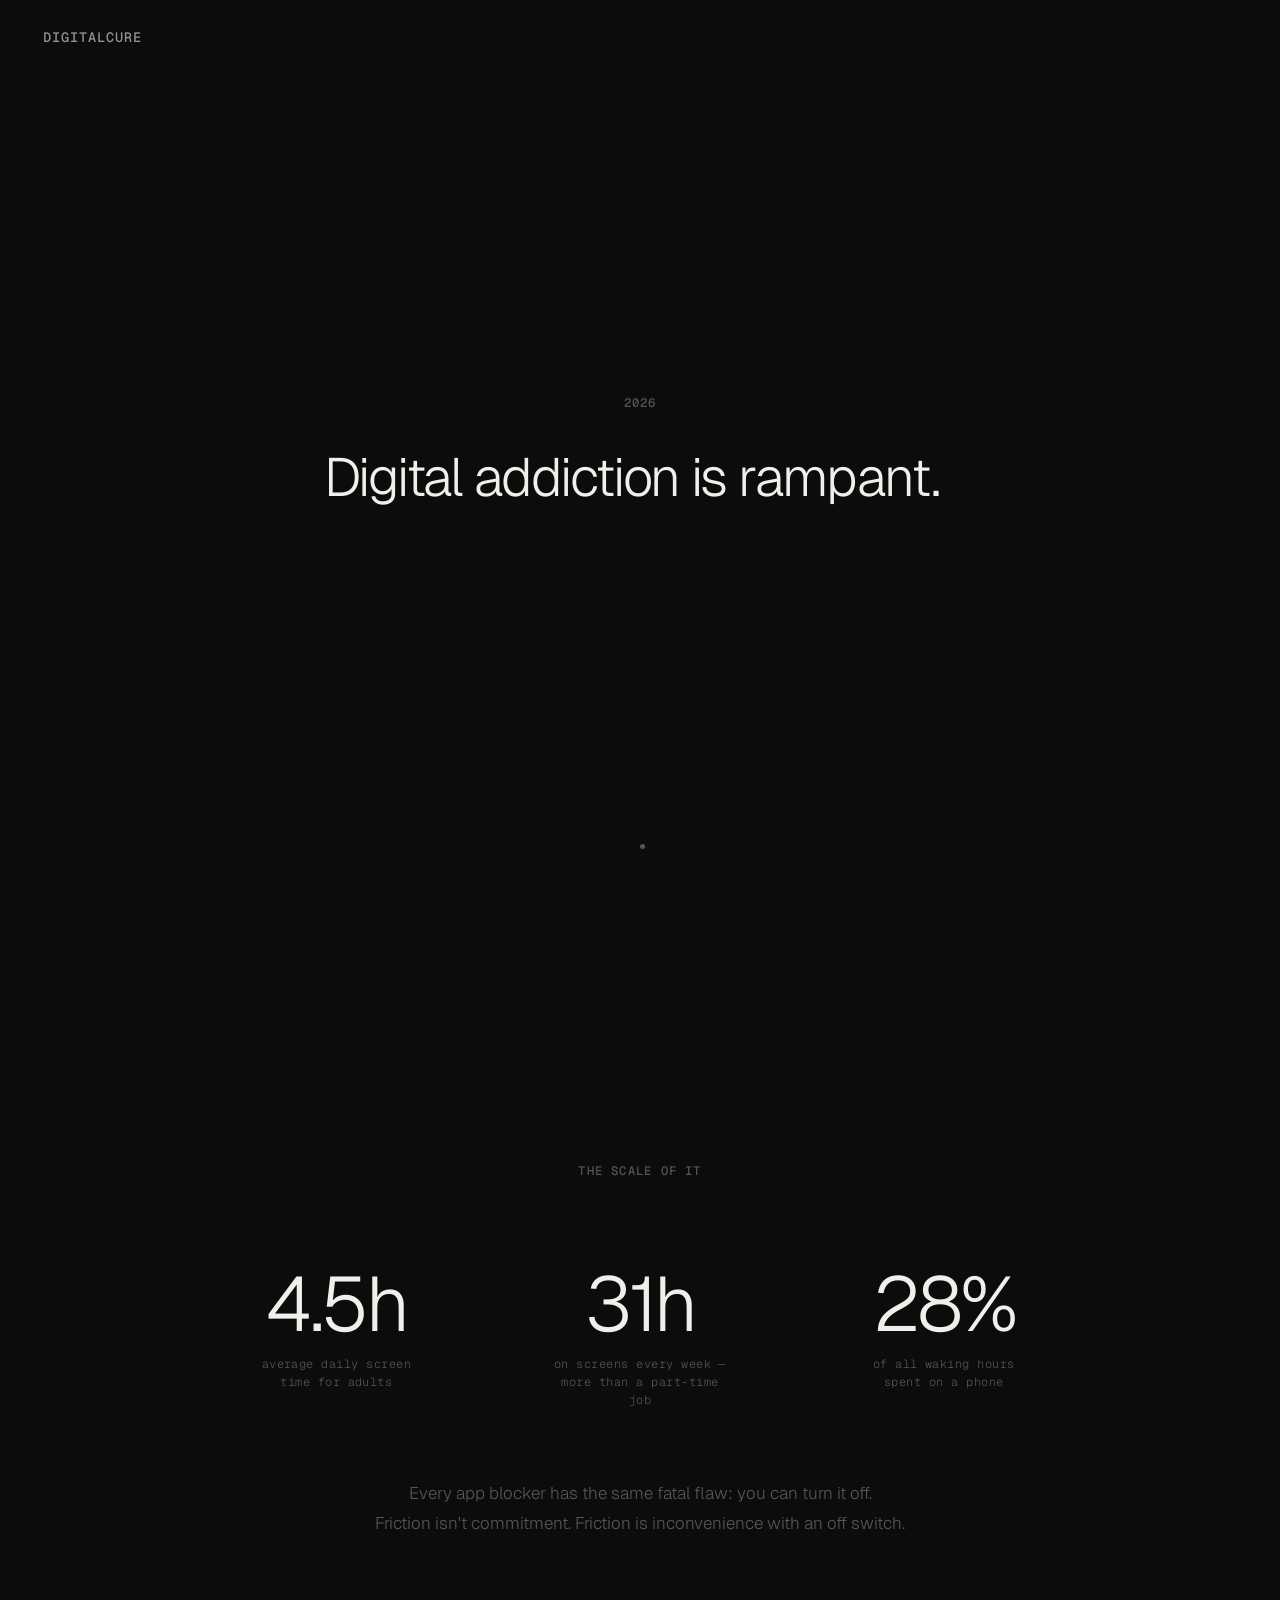
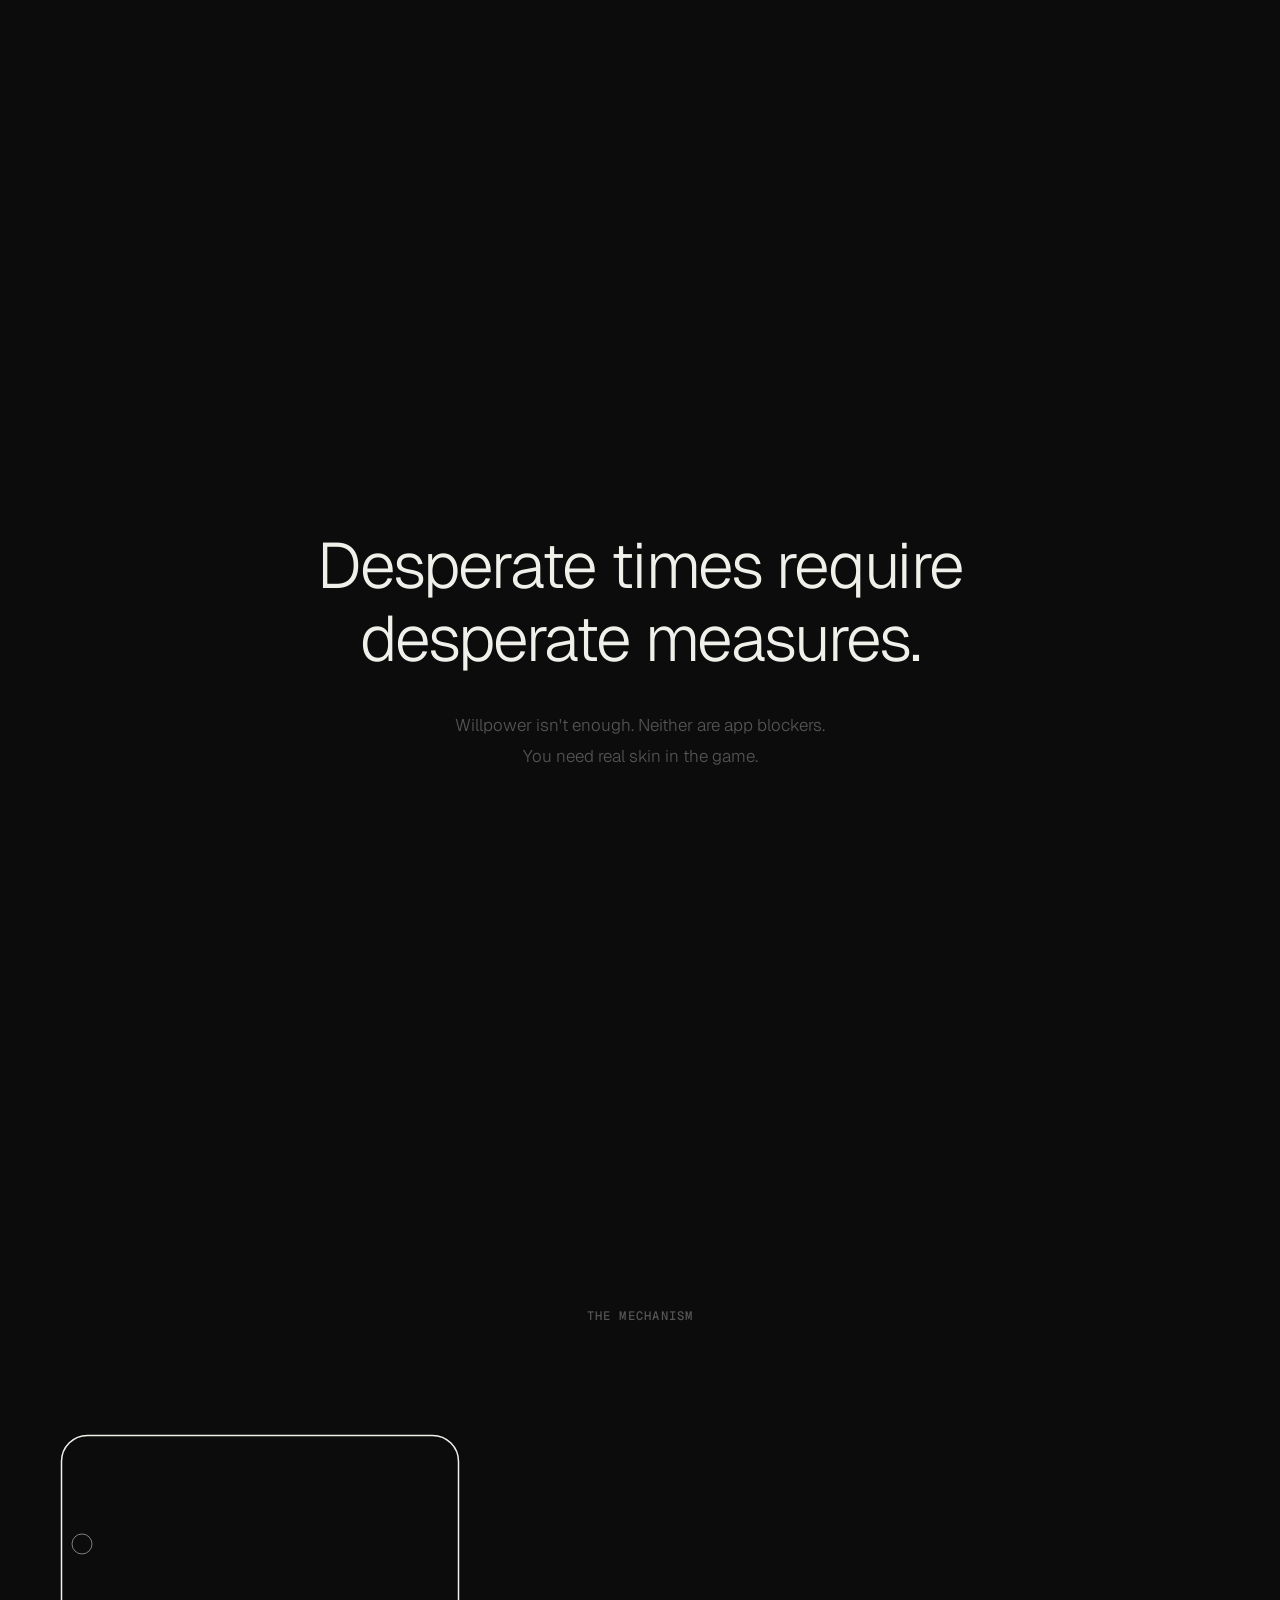
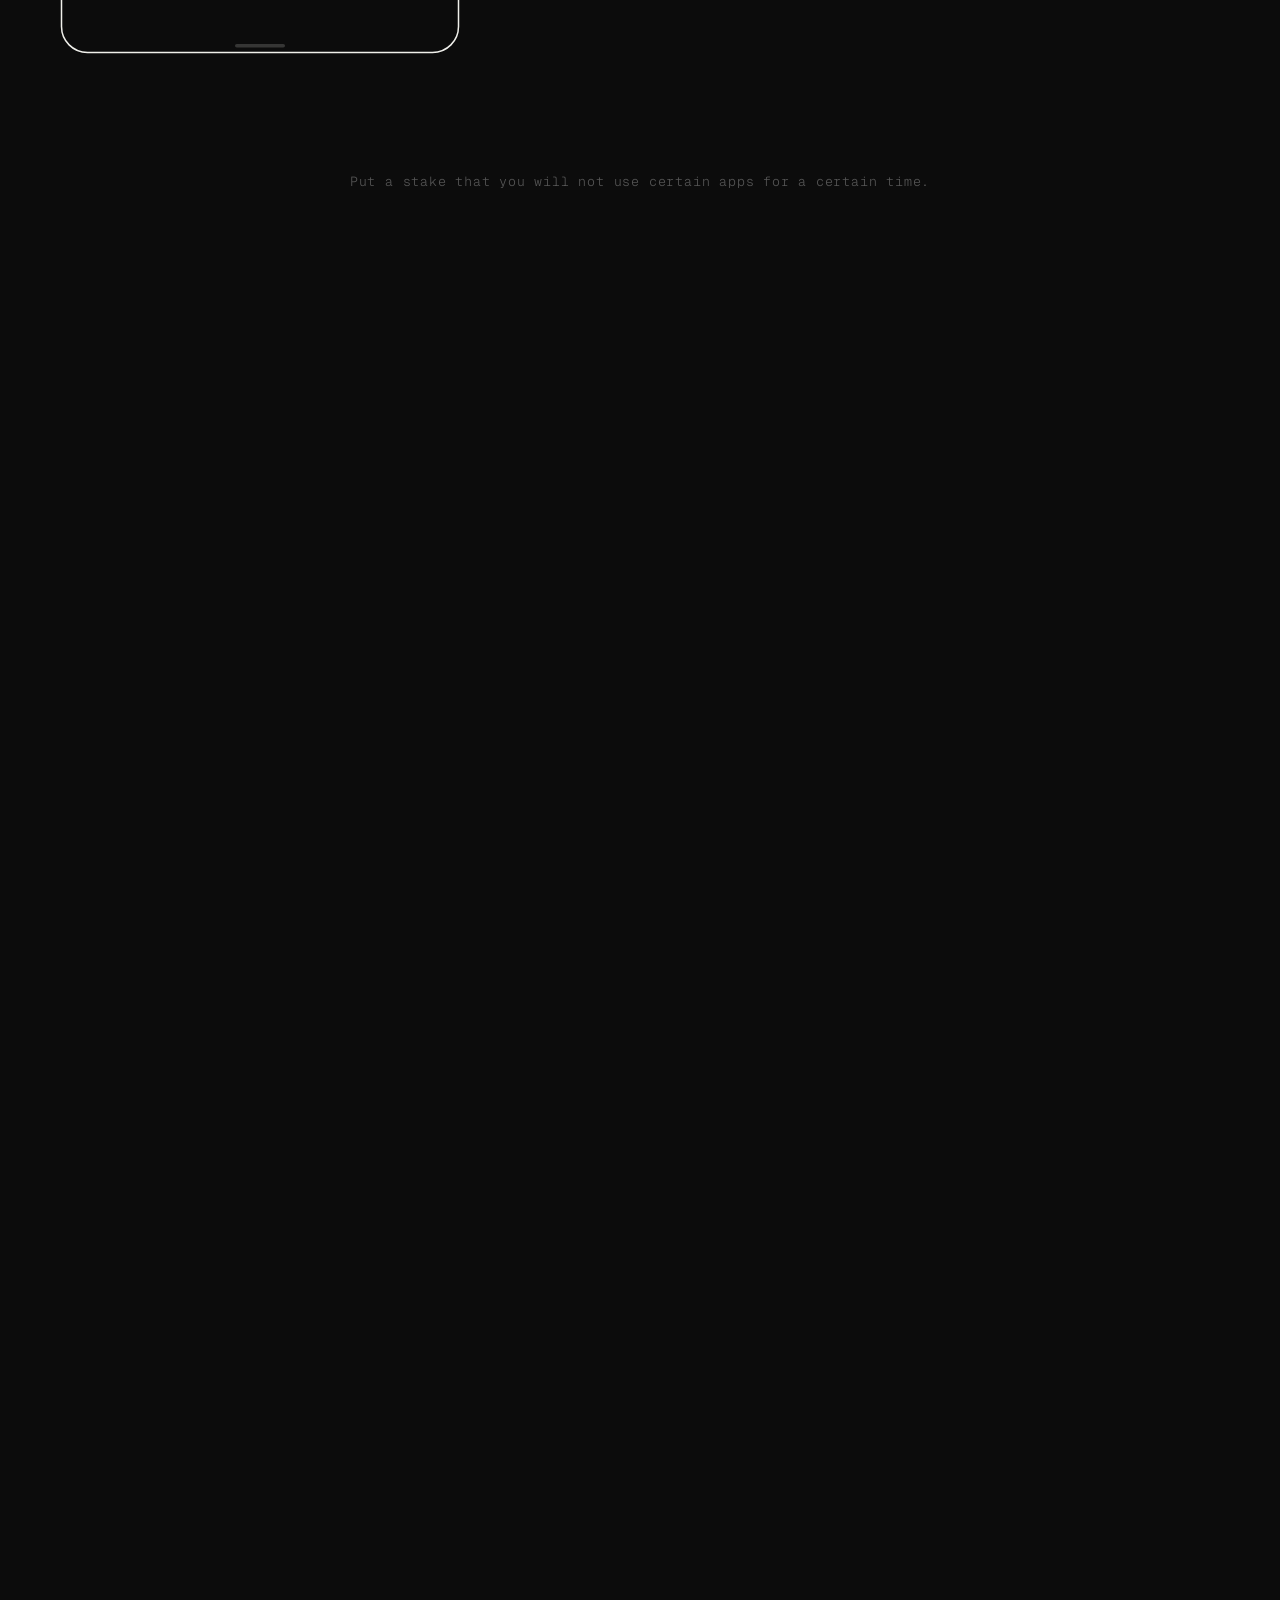
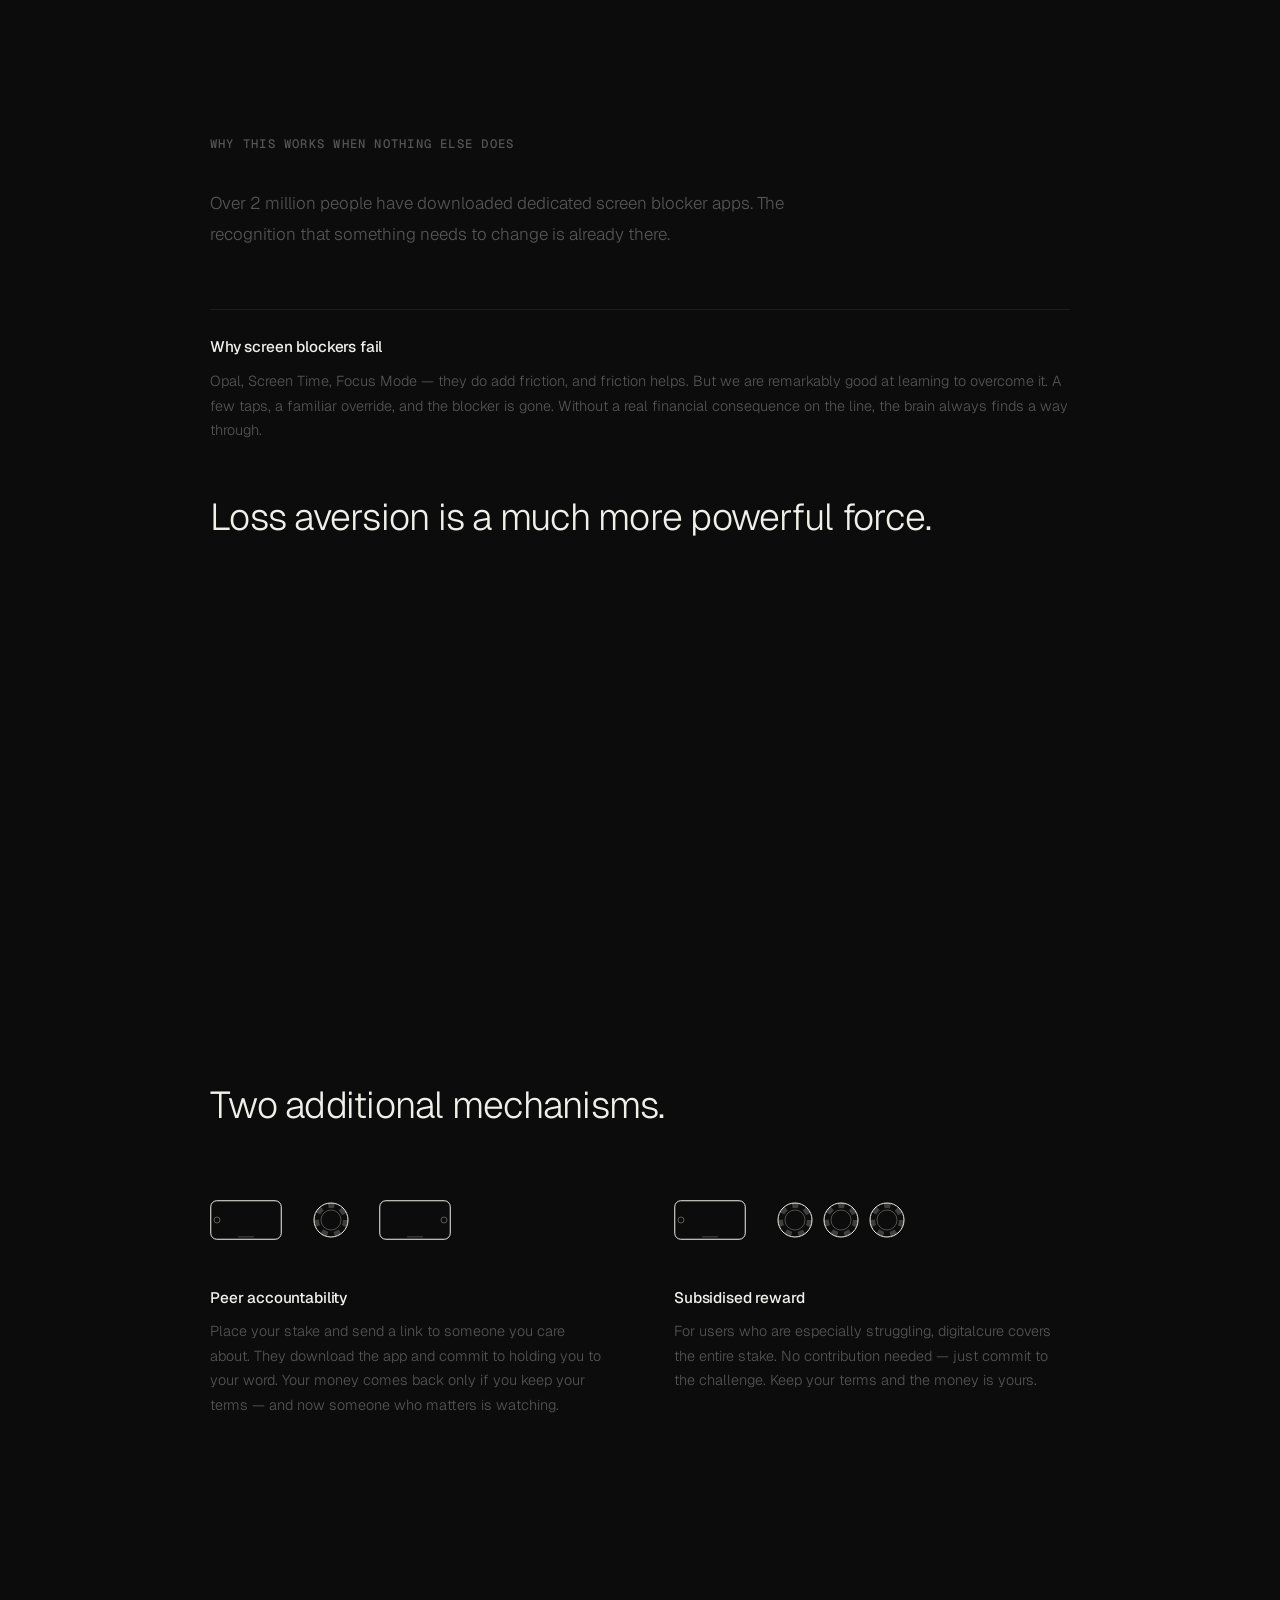
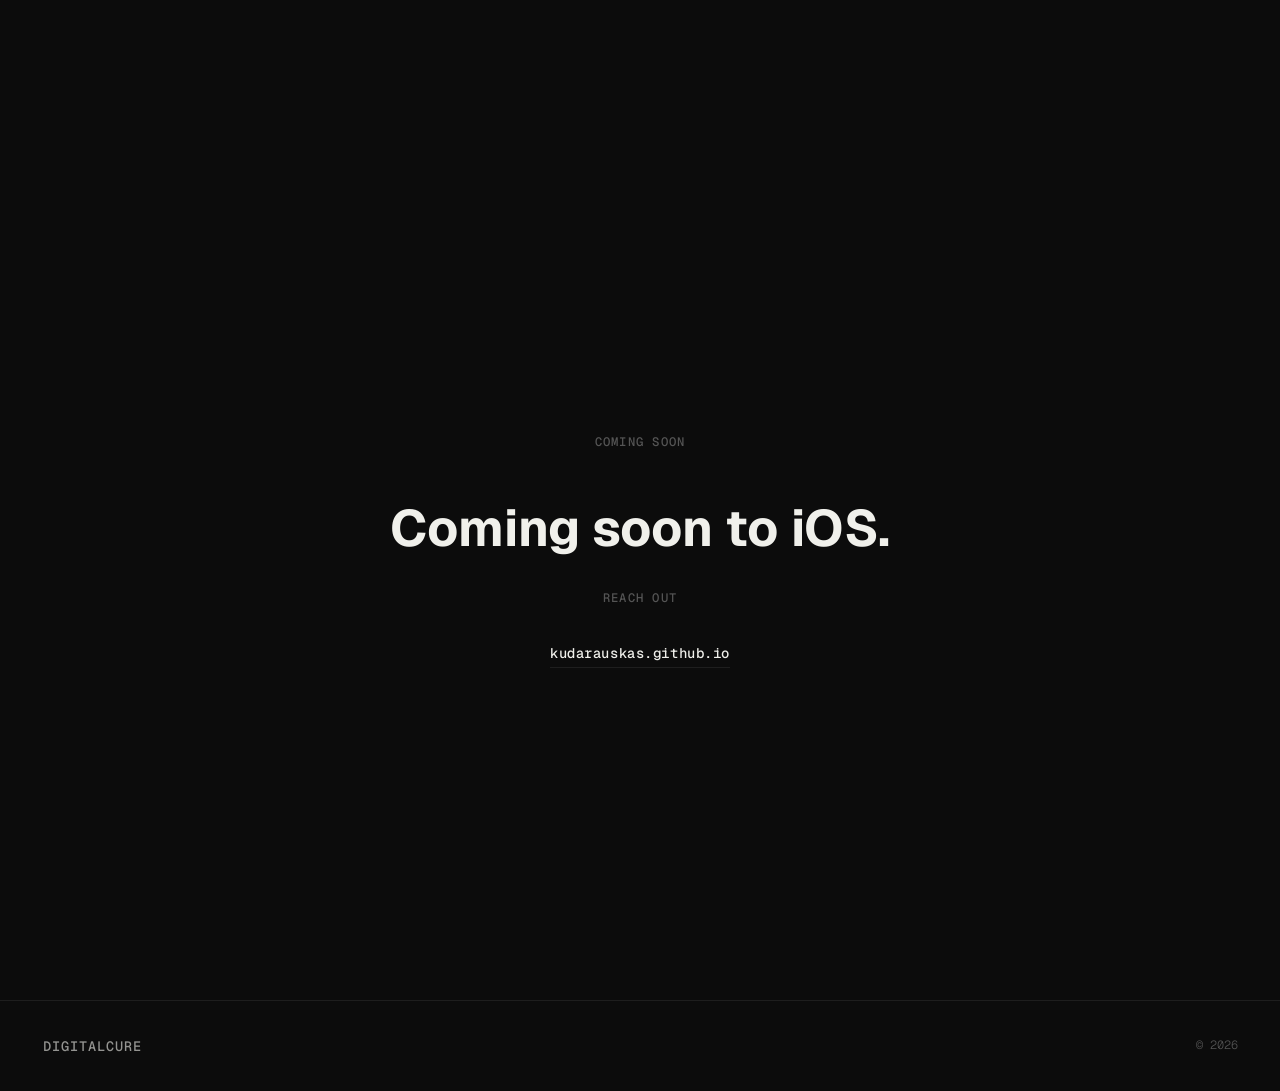
==== digitalcure/index.html @ f9fe8634 "Add digitalcure project landing page Copies landing page into /digitalcure/ subdirectory and links i" ====
<!DOCTYPE html>
<html lang="en">
<head>
  <meta charset="UTF-8" />
  <meta name="viewport" content="width=device-width, initial-scale=1.0" />
  <title>digitalcure</title>
  <link rel="preconnect" href="https://fonts.googleapis.com" />
  <link rel="preconnect" href="https://fonts.gstatic.com" crossorigin />
  <link href="https://fonts.googleapis.com/css2?family=Geist:wght@300;400;500&family=Geist+Mono:wght@400;500&display=swap" rel="stylesheet" />
  <link rel="stylesheet" href="style.css" />
</head>
<body>

  <nav>
    <span class="wordmark">digitalcure</span>
  </nav>

  <!-- ACT 1: Hook -->
  <section class="act act-hook">
    <div class="act-inner center">
      <span class="mono-label reveal">2026</span>
      <h1 class="hook-line reveal">Digital addiction is rampant.<span class="hook-dot" id="dot2" aria-hidden="true">.</span><span class="hook-dot" id="dot3" aria-hidden="true">.</span></h1>
    </div>
    <div class="scroll-hint reveal">
      <span class="scroll-dot"></span>
    </div>
  </section>

  <!-- ACT 2: The numbers -->
  <section class="act act-numbers">
    <div class="act-inner center">
      <span class="mono-label reveal">The scale of it</span>
      <div class="stat-grid reveal-group">
        <div class="stat reveal-item">
          <span class="stat-num" data-count="4.5" data-suffix="h" data-decimals="1">4.5h</span>
          <span class="stat-desc">average daily screen time for adults</span>
        </div>
        <div class="stat reveal-item">
          <span class="stat-num" data-count="31" data-suffix="h">31h</span>
          <span class="stat-desc">on screens every week — more than a part-time job</span>
        </div>
        <div class="stat reveal-item">
          <span class="stat-num" data-count="28" data-suffix="%">28%</span>
          <span class="stat-desc">of all waking hours spent on a phone</span>
        </div>
      </div>
      <p class="numbers-coda reveal">
        Every app blocker has the same fatal flaw: you can turn it off.<br>
        Friction isn't commitment. Friction is inconvenience with an off switch.
      </p>
    </div>
  </section>

  <!-- ACT 3: Tagline -->
  <section class="act act-tagline">
    <div class="act-inner center">
      <h2 class="tagline reveal">Desperate times require<br>desperate measures.</h2>
      <p class="tagline-sub reveal">Willpower isn't enough. Neither are app blockers.<br>You need real skin in the game.</p>
    </div>
  </section>

  <!-- ACT 4: Animated bet lifecycle -->
  <div class="anim-wrapper">
    <div class="anim-stage" data-scene="1">

      <span class="mono-label anim-label">The mechanism</span>

      <div class="anim-canvas">

        <!-- Charity label — right side, below chip position in scene 3 -->
        <span class="charity-text">charity</span>

        <!-- Chip — rendered below phone so phone can occlude it -->
        <div class="chips-wrap">
          <svg width="170" height="170" viewBox="-85 -85 170 170" fill="none" xmlns="http://www.w3.org/2000/svg">
            <circle r="83" stroke="currentColor" stroke-width="1.5"/>
            <circle r="73" stroke="currentColor" stroke-width="18" stroke-dasharray="19.11 19.11" opacity="0.22"/>
            <circle r="60" stroke="currentColor" stroke-width="1" opacity="0.4"/>
          </svg>
        </div>

        <!-- Phone — rendered last (on top) so its fill occludes the chip -->
        <div class="phone-wrap">
          <svg width="400" height="220" viewBox="0 0 400 220" fill="none" xmlns="http://www.w3.org/2000/svg">
            <!-- Opaque background — occludes chip sliding behind -->
            <rect x="0" y="0" width="400" height="220" rx="26" style="fill: var(--bg)"/>
            <!-- Body outline -->
            <rect x="1.5" y="1.5" width="397" height="217" rx="26" stroke="currentColor" stroke-width="1.5"/>
            <!-- Camera lens -->
            <circle cx="22" cy="110" r="10" stroke="currentColor" stroke-width="1" opacity="0.5"/>
            <!-- Home bar -->
            <rect x="175" y="210" width="50" height="3.5" rx="1.75" fill="currentColor" opacity="0.18"/>
          </svg>
        </div>

      </div><!-- /.anim-canvas -->

      <!-- Captions (below canvas, swap on scene change) -->
      <div class="scene-captions">
        <p class="scene-caption" data-for-scene="1">Put a stake that you will not use certain apps for a certain time.</p>
        <p class="scene-caption" data-for-scene="2">Your money is on the line.</p>
        <p class="scene-caption" data-for-scene="3">If you keep your word, you get all of your money back.</p>
        <p class="scene-caption" data-for-scene="4">If you fail, the money goes to digitalcure or a charity of your choice.</p>
      </div>

    </div><!-- /.anim-stage -->
  </div><!-- /.anim-wrapper -->

  <!-- ACT 5: Why it works -->
  <section class="act act-why">
    <div class="act-inner">
      <span class="mono-label reveal">Why this works when nothing else does</span>
      <p class="section-body reveal">Over 2 million people have downloaded dedicated screen blocker apps. The recognition that something needs to change is already there.</p>
      <div class="why-item reveal">
        <h4>Why screen blockers fail</h4>
        <p>Opal, Screen Time, Focus Mode — they do add friction, and friction helps. But we are remarkably good at learning to overcome it. A few taps, a familiar override, and the blocker is gone. Without a real financial consequence on the line, the brain always finds a way through.</p>
      </div>
      <h3 class="section-heading reveal" style="margin-top: 3rem;">Loss aversion is a much more powerful force.</h3>
    </div>
  </section>

  <!-- ACT 6: Two additional mechanisms -->
  <section class="act act-mechanisms">
    <div class="act-inner">
      <h3 class="section-heading reveal">Two additional mechanisms.</h3>

      <div class="mechanism-cards reveal-group">

        <!-- Card 1: Peer accountability -->
        <div class="mechanism-card reveal-item">
          <div class="mech-anim mech-peer">
            <!-- Phone A -->
            <svg width="72" height="40" viewBox="0 0 72 40" fill="none" xmlns="http://www.w3.org/2000/svg">
              <rect x="0" y="0" width="72" height="40" rx="6" style="fill: var(--bg)"/>
              <rect x="0.75" y="0.75" width="70.5" height="38.5" rx="6" stroke="currentColor" stroke-width="1"/>
              <circle cx="7" cy="20" r="3" stroke="currentColor" stroke-width="0.75" opacity="0.45"/>
              <rect x="28" y="36" width="16" height="1.5" rx="0.75" fill="currentColor" opacity="0.18"/>
            </svg>
            <!-- Chip between phones -->
            <svg width="36" height="36" viewBox="-18 -18 36 36" fill="none" xmlns="http://www.w3.org/2000/svg">
              <circle r="17" stroke="currentColor" stroke-width="1"/>
              <circle r="14.5" stroke="currentColor" stroke-width="5" stroke-dasharray="6.5 6.5" opacity="0.22"/>
              <circle r="10" stroke="currentColor" stroke-width="0.75" opacity="0.4"/>
            </svg>
            <!-- Phone B (flipped to face Phone A) -->
            <svg width="72" height="40" viewBox="0 0 72 40" fill="none" xmlns="http://www.w3.org/2000/svg" style="transform: scaleX(-1)">
              <rect x="0" y="0" width="72" height="40" rx="6" style="fill: var(--bg)"/>
              <rect x="0.75" y="0.75" width="70.5" height="38.5" rx="6" stroke="currentColor" stroke-width="1"/>
              <circle cx="7" cy="20" r="3" stroke="currentColor" stroke-width="0.75" opacity="0.45"/>
              <rect x="28" y="36" width="16" height="1.5" rx="0.75" fill="currentColor" opacity="0.18"/>
            </svg>
          </div>
          <div class="mechanism-text">
            <h4>Peer accountability</h4>
            <p>Place your stake and send a link to someone you care about. They download the app and commit to holding you to your word. Your money comes back only if you keep your terms — and now someone who matters is watching.</p>
          </div>
        </div>

        <!-- Card 2: Subsidised reward -->
        <div class="mechanism-card reveal-item">
          <div class="mech-anim mech-incentive">
            <!-- Phone -->
            <svg width="72" height="40" viewBox="0 0 72 40" fill="none" xmlns="http://www.w3.org/2000/svg">
              <rect x="0" y="0" width="72" height="40" rx="6" style="fill: var(--bg)"/>
              <rect x="0.75" y="0.75" width="70.5" height="38.5" rx="6" stroke="currentColor" stroke-width="1"/>
              <circle cx="7" cy="20" r="3" stroke="currentColor" stroke-width="0.75" opacity="0.45"/>
              <rect x="28" y="36" width="16" height="1.5" rx="0.75" fill="currentColor" opacity="0.18"/>
            </svg>
            <!-- Three chips -->
            <div class="incentive-chip">
              <svg width="36" height="36" viewBox="-18 -18 36 36" fill="none" xmlns="http://www.w3.org/2000/svg">
                <circle r="17" stroke="currentColor" stroke-width="1"/>
                <circle r="14.5" stroke="currentColor" stroke-width="5" stroke-dasharray="6.5 6.5" opacity="0.22"/>
                <circle r="10" stroke="currentColor" stroke-width="0.75" opacity="0.4"/>
              </svg>
              <svg width="36" height="36" viewBox="-18 -18 36 36" fill="none" xmlns="http://www.w3.org/2000/svg">
                <circle r="17" stroke="currentColor" stroke-width="1"/>
                <circle r="14.5" stroke="currentColor" stroke-width="5" stroke-dasharray="6.5 6.5" opacity="0.22"/>
                <circle r="10" stroke="currentColor" stroke-width="0.75" opacity="0.4"/>
              </svg>
              <svg width="36" height="36" viewBox="-18 -18 36 36" fill="none" xmlns="http://www.w3.org/2000/svg">
                <circle r="17" stroke="currentColor" stroke-width="1"/>
                <circle r="14.5" stroke="currentColor" stroke-width="5" stroke-dasharray="6.5 6.5" opacity="0.22"/>
                <circle r="10" stroke="currentColor" stroke-width="0.75" opacity="0.4"/>
              </svg>
            </div>
          </div>
          <div class="mechanism-text">
            <h4>Subsidised reward</h4>
            <p>For users who are especially struggling, digitalcure covers the entire stake. No contribution needed — just commit to the challenge. Keep your terms and the money is yours.</p>
          </div>
        </div>

      </div>
    </div>
  </section>

  <!-- ACT 7: Closing -->
  <section class="act act-closing">
    <div class="act-inner center">
      <span class="mono-label reveal">Coming soon</span>
      <h3 class="closing-heading reveal">Coming soon to iOS.</h3>
      <span class="mono-label reveal">Reach out</span>
      <a class="email-link reveal" href="https://kudarauskas.github.io" target="_blank" rel="noopener">kudarauskas.github.io</a>
    </div>
  </section>

  <footer>
    <span class="wordmark">digitalcure</span>
    <span class="footer-copy">© 2026</span>
  </footer>

  <script>
    // ── Reveal on scroll ──────────────────────────────────
    const revealEls = document.querySelectorAll('.reveal');
    const revealGroups = document.querySelectorAll('.reveal-group');

    const observer = new IntersectionObserver((entries) => {
      entries.forEach(entry => {
        if (entry.isIntersecting) {
          entry.target.classList.add('visible');
          observer.unobserve(entry.target);
        }
      });
    }, { threshold: 0.15 });

    revealEls.forEach(el => observer.observe(el));

    revealGroups.forEach(group => {
      const items = group.querySelectorAll('.reveal-item');
      const groupObserver = new IntersectionObserver((entries) => {
        entries.forEach(entry => {
          if (entry.isIntersecting) {
            items.forEach((item, i) => {
              setTimeout(() => item.classList.add('visible'), i * 250);
            });
            groupObserver.unobserve(entry.target);
          }
        });
      }, { threshold: 0.1 });
      groupObserver.observe(group);
    });

    // ── Counter animation ─────────────────────────────────
    function easeOutExpo(t) {
      return t === 1 ? 1 : 1 - Math.pow(2, -10 * t);
    }

    function animateCount(el) {
      const to       = parseFloat(el.dataset.count);
      const from     = el.dataset.from !== undefined ? parseFloat(el.dataset.from) : 0;
      const prefix   = el.dataset.prefix  || '';
      const suffix   = el.dataset.suffix  || '';
      const decimals = parseInt(el.dataset.decimals || '0', 10);
      const duration = 1800;
      const start    = performance.now();

      function tick(now) {
        const elapsed  = now - start;
        const progress = Math.min(elapsed / duration, 1);
        const eased    = easeOutExpo(progress);
        const value    = from + (to - from) * eased;
        el.textContent = prefix + value.toFixed(decimals) + suffix;
        if (progress < 1) requestAnimationFrame(tick);
      }

      requestAnimationFrame(tick);
    }

    const countEls = document.querySelectorAll('[data-count]');
    const countObserver = new IntersectionObserver((entries) => {
      entries.forEach(entry => {
        if (entry.isIntersecting) {
          animateCount(entry.target);
          countObserver.unobserve(entry.target);
        }
      });
    }, { threshold: 0.5 });

    countEls.forEach(el => countObserver.observe(el));

    // ── Scroll-pinned bet animation ───────────────────────
    const animWrapper = document.querySelector('.anim-wrapper');
    const animStage   = document.querySelector('.anim-stage');

    function updateScene() {
      if (!animWrapper) return;
      const top   = animWrapper.getBoundingClientRect().top;
      const total = animWrapper.offsetHeight - window.innerHeight;
      const pct   = Math.max(0, Math.min(1, -top / total));
      const scene = pct < 0.25 ? '1' : pct < 0.5 ? '2' : pct < 0.75 ? '3' : '4';
      if (animStage.dataset.scene !== scene) animStage.dataset.scene = scene;
    }

    window.addEventListener('scroll', updateScene, { passive: true });
    updateScene();

    // ── Hook dots (appear as user scrolls past hook section) ──
    const hookSection = document.querySelector('.act-hook');
    const dot2 = document.getElementById('dot2');
    const dot3 = document.getElementById('dot3');

    function updateDots() {
      const progress = window.scrollY / hookSection.offsetHeight;
      dot2.classList.toggle('visible', progress > 0.1);
      dot3.classList.toggle('visible', progress > 0.2);
    }

    window.addEventListener('scroll', updateDots, { passive: true });
  </script>

</body>
</html>
---- digitalcure/style.css ----
@import url('https://fonts.googleapis.com/css2?family=Geist:wght@300;400;500&family=Geist+Mono:wght@400;500&display=swap');

/* ─── Reset ─────────────────────────────────────────────── */

*, *::before, *::after {
  box-sizing: border-box;
  margin: 0;
  padding: 0;
}

:root {
  --bg:      #0c0c0c;
  --fg:      #f0f0eb;
  --muted:   #555;
  --border:  #1e1e1e;
  --sans:    'Geist', ui-sans-serif, system-ui, sans-serif;
  --mono:    'Geist Mono', ui-monospace, monospace;
}

html {
  font-size: 17px;
  scroll-behavior: smooth;
}

body {
  background: var(--bg);
  color: var(--fg);
  font-family: var(--sans);
  font-weight: 300;
  line-height: 1.65;
  -webkit-font-smoothing: antialiased;
}

/* ─── Nav ───────────────────────────────────────────────── */

nav {
  position: fixed;
  top: 0;
  left: 0;
  right: 0;
  z-index: 100;
  padding: 1.5rem 2.5rem;
  display: flex;
  align-items: center;
}

.wordmark {
  font-family: var(--mono);
  font-size: 0.8rem;
  font-weight: 500;
  letter-spacing: 0.08em;
  text-transform: uppercase;
  color: var(--fg);
  opacity: 0.6;
}

/* ─── Acts (sections) ───────────────────────────────────── */

.act {
  min-height: 100vh;
  display: flex;
  flex-direction: column;
  justify-content: center;
  padding: 8rem 2rem;
}

.act-inner {
  max-width: 860px;
  margin: 0 auto;
  width: 100%;
}

.act-inner.center {
  text-align: center;
  display: flex;
  flex-direction: column;
  align-items: center;
}

/* ─── Labels ────────────────────────────────────────────── */

.mono-label {
  display: block;
  font-family: var(--mono);
  font-size: 0.72rem;
  font-weight: 500;
  letter-spacing: 0.1em;
  text-transform: uppercase;
  color: var(--muted);
  margin-bottom: 2rem;
}

/* ─── ACT 1: Hook ───────────────────────────────────────── */

.act-hook {
  position: relative;
  min-height: 100vh;
}

.hook-line {
  font-family: var(--sans);
  font-size: clamp(1.8rem, 4.2vw, 4rem);
  font-weight: 300;
  line-height: 1.1;
  letter-spacing: -0.03em;
  color: var(--fg);
  white-space: nowrap;
  margin-top: 0;
}

.act-hook .act-inner {
  max-width: 1100px;
}

.hook-dot {
  opacity: 0;
  transition: opacity 0.4s ease;
}

.hook-dot.visible {
  opacity: 1;
}

.scroll-hint {
  position: absolute;
  bottom: 3rem;
  left: 50%;
  transform: translateX(-50%);
  display: flex;
  flex-direction: column;
  align-items: center;
  gap: 0.4rem;
}

.scroll-dot {
  width: 5px;
  height: 5px;
  border-radius: 50%;
  background: var(--muted);
  animation: bounce 2s ease-in-out infinite;
}

@keyframes bounce {
  0%, 100% { transform: translateY(0); opacity: 0.4; }
  50%       { transform: translateY(8px); opacity: 1; }
}

/* ─── ACT 2: Numbers ────────────────────────────────────── */

.stat-grid {
  display: grid;
  grid-template-columns: repeat(3, 1fr);
  gap: 1rem 3rem;
  margin: 3rem 0;
  width: 100%;
}

.stat {
  display: flex;
  flex-direction: column;
  align-items: center;
  gap: 0.75rem;
  text-align: center;
}

.stat-num {
  font-family: var(--sans);
  font-size: clamp(2.8rem, 6vw, 5rem);
  font-weight: 300;
  letter-spacing: -0.04em;
  line-height: 1;
  color: var(--fg);
}

.stat-desc {
  font-family: var(--mono);
  font-size: 0.7rem;
  letter-spacing: 0.04em;
  color: var(--muted);
  line-height: 1.5;
  max-width: 180px;
}

.numbers-coda {
  font-size: 1rem;
  color: var(--muted);
  line-height: 1.8;
  max-width: 560px;
  margin-top: 1rem;
}

/* ─── ACT 3: Tagline ────────────────────────────────────── */

.tagline {
  font-family: var(--sans);
  font-size: clamp(2rem, 5vw, 3.8rem);
  font-weight: 300;
  line-height: 1.15;
  letter-spacing: -0.03em;
  color: var(--fg);
  margin-bottom: 2rem;
}

.tagline-sub {
  font-size: 1rem;
  color: var(--muted);
  line-height: 1.8;
  max-width: 440px;
}

/* ─── ACT 4–6: Shared section styles ───────────────────── */

.section-heading {
  font-family: var(--sans);
  font-size: clamp(1.4rem, 3vw, 2.2rem);
  font-weight: 300;
  letter-spacing: -0.02em;
  line-height: 1.25;
  color: var(--fg);
  margin-bottom: 1.5rem;
}

.section-body {
  font-size: 1rem;
  color: var(--muted);
  line-height: 1.8;
  max-width: 600px;
  margin-bottom: 3.5rem;
}

.section-body.narrow {
  max-width: 480px;
}

/* ─── Blocker stat ──────────────────────────────────────── */

.blocker-stat {
  display: flex;
  align-items: baseline;
  gap: 2rem;
  margin-bottom: 3.5rem;
}

.blocker-stat .stat-num {
  font-size: clamp(3rem, 7vw, 5.5rem);
  flex-shrink: 0;
}

.blocker-stat .stat-desc {
  max-width: 380px;
  text-align: left;
}

/* ─── Mechanism cards ───────────────────────────────────── */

.mechanism-cards {
  display: grid;
  grid-template-columns: 1fr 1fr;
  gap: 4rem;
  margin-top: 3rem;
}

.mechanism-card {
  display: flex;
  flex-direction: column;
  gap: 1.5rem;
}

.mech-anim {
  height: 80px;
  display: flex;
  align-items: center;
  color: var(--fg);
}

.mech-peer { gap: 1.8rem; }


.mech-incentive { gap: 1.8rem; align-items: center; }

.incentive-chip { display: flex; align-items: center; gap: 0.6rem; }

.mechanism-text h4 {
  font-size: 0.9rem;
  font-weight: 500;
  color: var(--fg);
  margin-bottom: 0.5rem;
  letter-spacing: -0.01em;
}

.mechanism-text p {
  font-size: 0.85rem;
  color: var(--muted);
  line-height: 1.7;
}

/* ─── Why grid ──────────────────────────────────────────── */

.why-grid {
  display: grid;
  grid-template-columns: 1fr 1fr;
  gap: 2.5rem 4rem;
  margin-top: 3rem;
}

.why-item {
  border-top: 1px solid var(--border);
  padding-top: 1.5rem;
}

.why-item h4 {
  font-size: 0.9rem;
  font-weight: 500;
  color: var(--fg);
  margin-bottom: 0.5rem;
  letter-spacing: -0.01em;
}

.why-item p {
  font-size: 0.85rem;
  color: var(--muted);
  line-height: 1.7;
}

/* ─── Steps ─────────────────────────────────────────────── */

.steps {
  list-style: none;
  margin-top: 2.5rem;
  width: 100%;
  max-width: 640px;
}

.steps li {
  display: flex;
  gap: 2rem;
  padding: 2rem 0;
  border-top: 1px solid var(--border);
  align-items: flex-start;
}

.steps li:last-child {
  border-bottom: 1px solid var(--border);
}

.step-n {
  font-family: var(--mono);
  font-size: 0.72rem;
  color: var(--muted);
  padding-top: 0.25rem;
  flex-shrink: 0;
  width: 1.5rem;
}

.steps strong {
  display: block;
  font-size: 0.92rem;
  font-weight: 500;
  color: var(--fg);
  margin-bottom: 0.35rem;
  letter-spacing: -0.01em;
}

.steps p {
  font-size: 0.85rem;
  color: var(--muted);
  line-height: 1.65;
}

/* ─── Closing ───────────────────────────────────────────── */

.closing-heading {
  font-size: clamp(1.8rem, 4vw, 3rem);
  margin-bottom: 1rem;
}

.act-closing p {
  font-size: 0.95rem;
  color: var(--muted);
  margin-bottom: 2rem;
}

.email-link {
  display: inline-block;
  font-family: var(--mono);
  font-size: 0.82rem;
  font-weight: 500;
  letter-spacing: 0.04em;
  color: var(--fg);
  text-decoration: none;
  border-bottom: 1px solid var(--border);
  padding-bottom: 2px;
  transition: border-color 0.2s;
}

.email-link:hover {
  border-color: var(--fg);
}

/* ─── Footer ────────────────────────────────────────────── */

footer {
  padding: 2rem 2.5rem;
  border-top: 1px solid var(--border);
  display: flex;
  justify-content: space-between;
  align-items: center;
}

.footer-copy {
  font-family: var(--mono);
  font-size: 0.7rem;
  color: var(--muted);
}

/* ─── Scroll-pinned animation ───────────────────────────── */

.anim-wrapper {
  height: 400vh;
  position: relative;
}

.anim-stage {
  position: sticky;
  top: 0;
  height: 100vh;
  display: flex;
  flex-direction: column;
  align-items: center;
  justify-content: center;
  color: var(--fg);
}

.anim-label {
  margin-bottom: 2.5rem;
  opacity: 1;
  transform: none;
}

/*
  Canvas is 640px wide. Phone is centered (left: 50%, transform: translate(-50%,-50%)).
  Phone center = 320px from canvas left.

  Chip (110px wide, r=55 center):
    Scene 1 center: 320 + 180 + 55 = 555px  → translate(180px)
    Scene 2 center: 320 + (-55) + 55 = 320px → translate(-55px) [into phone, scale down]
    Scene 3 center: 320 + (-323) + 55 = 52px  → translate(-323px) [to charity]

  Charity (44px wide, center=22px):
    Left: 50% + translate(-342px) → canvas left = 320 - 342 = -22px + 22px center = 0px
    Adjusted: translate(-298px) → canvas left = 320 - 298 = 22px, center = 22+22 = 44px
    Keep charity at: translate(-300px) → center at 320-300+22 = 42px ≈ matches scene 3 chips
*/

/*
  Layout (960px canvas, 4 scenes):
  Phone  340×180  left:60px   → center x=230
  Chip   170×170  left:395px  → center x=480 (canvas center)

  Scene 1: chip hidden behind phone  → translateX(-250px) → center=230  (chip right=315 < phone right=400 ✓)
  Scene 2: chip at center            → translateX(0)      → center=480
  Scene 3: chip back into phone      → translateX(-250px) → center=230  (same as scene 1)
  Scene 4: chip at charity           → translateX(+320px) → center=800
  Charity label: left=715px width=170px (matches chip center 800 in scene 4)

  Stripe fix: r=73, circumference=2π×73≈458.7px, 12 even segments → dasharray="19.11 19.11"
*/

.anim-wrapper { height: 400vh; }

.anim-canvas {
  position: relative;
  width: 960px;
  height: 360px;
}

/* Phone — left of center, rendered on top to occlude chip */
.phone-wrap {
  position: absolute;
  left: -100px;
  top: 50%;
  transform: translateY(-50%);
  color: var(--fg);
  z-index: 2;
}

/* Chip — starts at canvas center */
.chips-wrap {
  position: absolute;
  left: 395px;
  top: 50%;
  transform: translateY(-50%);
  transition: transform 0.9s cubic-bezier(0.4, 0, 0.2, 1);
  color: var(--fg);
  z-index: 1;
}

.anim-stage[data-scene="1"] .chips-wrap { transform: translate(-380px, -50%); }
.anim-stage[data-scene="2"] .chips-wrap { transform: translateY(-50%); }
.anim-stage[data-scene="3"] .chips-wrap { transform: translate(-380px, -50%); }
.anim-stage[data-scene="4"] .chips-wrap { transform: translate( 320px, -50%); }

/* Charity label — far right, appears below chip in scene 4 */
.charity-text {
  position: absolute;
  left: 715px;
  width: 170px;
  top: calc(50% + 97px);
  text-align: center;
  font-family: var(--mono);
  font-size: 0.62rem;
  letter-spacing: 0.1em;
  text-transform: uppercase;
  color: var(--muted);
  opacity: 0;
  transition: opacity 0.5s ease 0.5s;
  z-index: 0;
}

.anim-stage[data-scene="4"] .charity-text { opacity: 0.65; }

/* Scene captions — swap below canvas on scene change */
.scene-captions {
  position: relative;
  height: 1.4rem;
  margin-top: 2.5rem;
  width: 100%;
  text-align: center;
}

.scene-caption {
  position: absolute;
  left: 50%;
  top: 0;
  transform: translateX(-50%);
  font-family: var(--mono);
  font-size: 0.78rem;
  letter-spacing: 0.06em;
  color: var(--muted);
  white-space: nowrap;
  opacity: 0;
  transition: opacity 0.5s ease;
  pointer-events: none;
}

.anim-stage[data-scene="1"] .scene-caption[data-for-scene="1"],
.anim-stage[data-scene="2"] .scene-caption[data-for-scene="2"],
.anim-stage[data-scene="3"] .scene-caption[data-for-scene="3"],
.anim-stage[data-scene="4"] .scene-caption[data-for-scene="4"] {
  opacity: 1;
}

/* ─── Reveal animations ─────────────────────────────────── */

.reveal,
.reveal-item {
  opacity: 0;
  transform: translateY(44px);
  transition: opacity 0.9s ease, transform 0.9s cubic-bezier(0.2, 0, 0, 1);
}

.reveal.visible,
.reveal-item.visible {
  opacity: 1;
  transform: translateY(0);
}

/* ─── Responsive ────────────────────────────────────────── */

@media (max-width: 640px) {
  nav {
    padding: 1.25rem 1.5rem;
  }

  .act {
    padding: 6rem 1.5rem;
  }

  .stat-grid {
    grid-template-columns: 1fr;
    gap: 2.5rem;
  }

  /* Animation — scaled to ~0.375 of desktop (960→360px) */
  .anim-canvas { width: 360px; height: 135px; }

  .phone-wrap { left: 22px; }
  .phone-wrap svg { width: 128px; height: 68px; }

  .chips-wrap { left: 148px; }
  .chips-wrap svg { width: 64px; height: 64px; }

  .anim-stage[data-scene="1"] .chips-wrap { transform: translate(-94px, -50%); }
  .anim-stage[data-scene="2"] .chips-wrap { transform: translateY(-50%); }
  .anim-stage[data-scene="3"] .chips-wrap { transform: translate(-94px, -50%); }
  .anim-stage[data-scene="4"] .chips-wrap { transform: translate(120px, -50%); }

  .charity-text { left: 268px; width: 64px; top: calc(50% + 38px); font-size: 0.52rem; }

  .mechanism-cards {
    grid-template-columns: 1fr;
    gap: 2.5rem;
  }

  .why-grid {
    grid-template-columns: 1fr;
    gap: 2rem;
  }

  footer {
    padding: 1.5rem;
  }
}
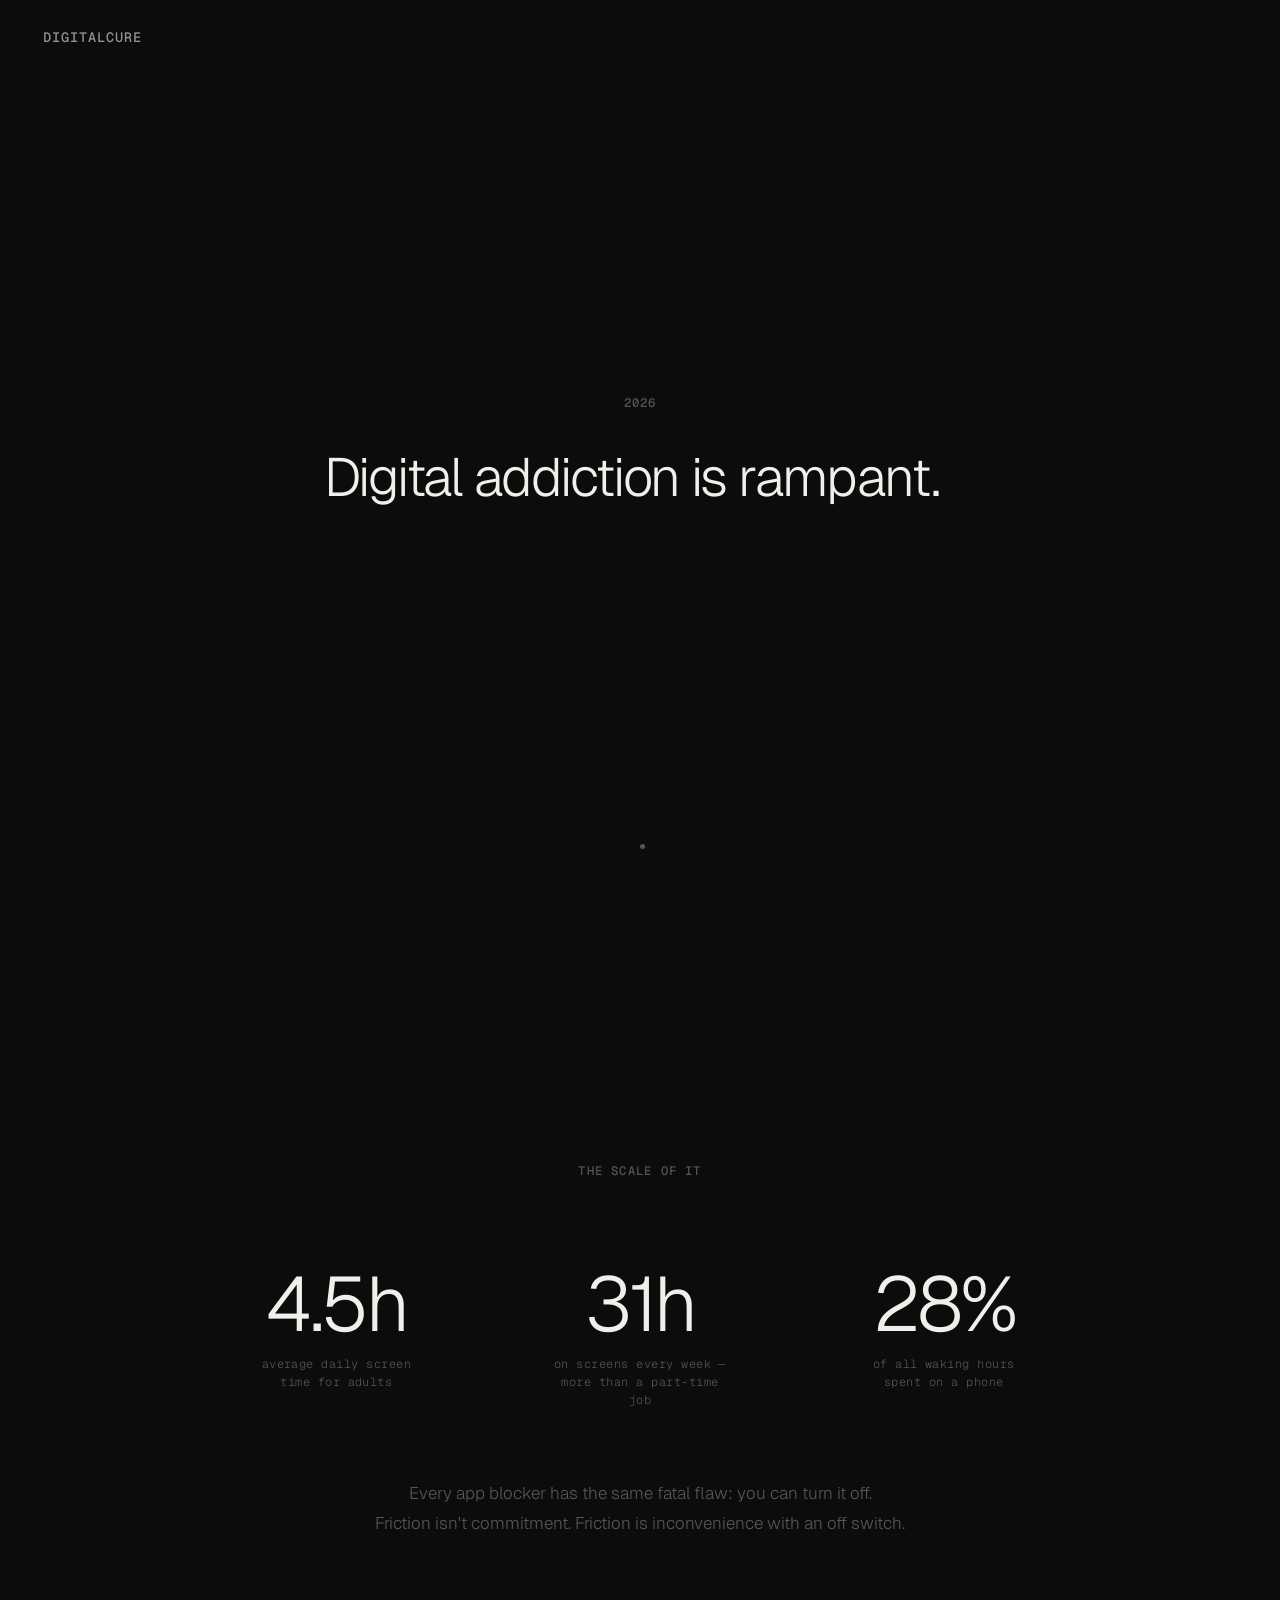
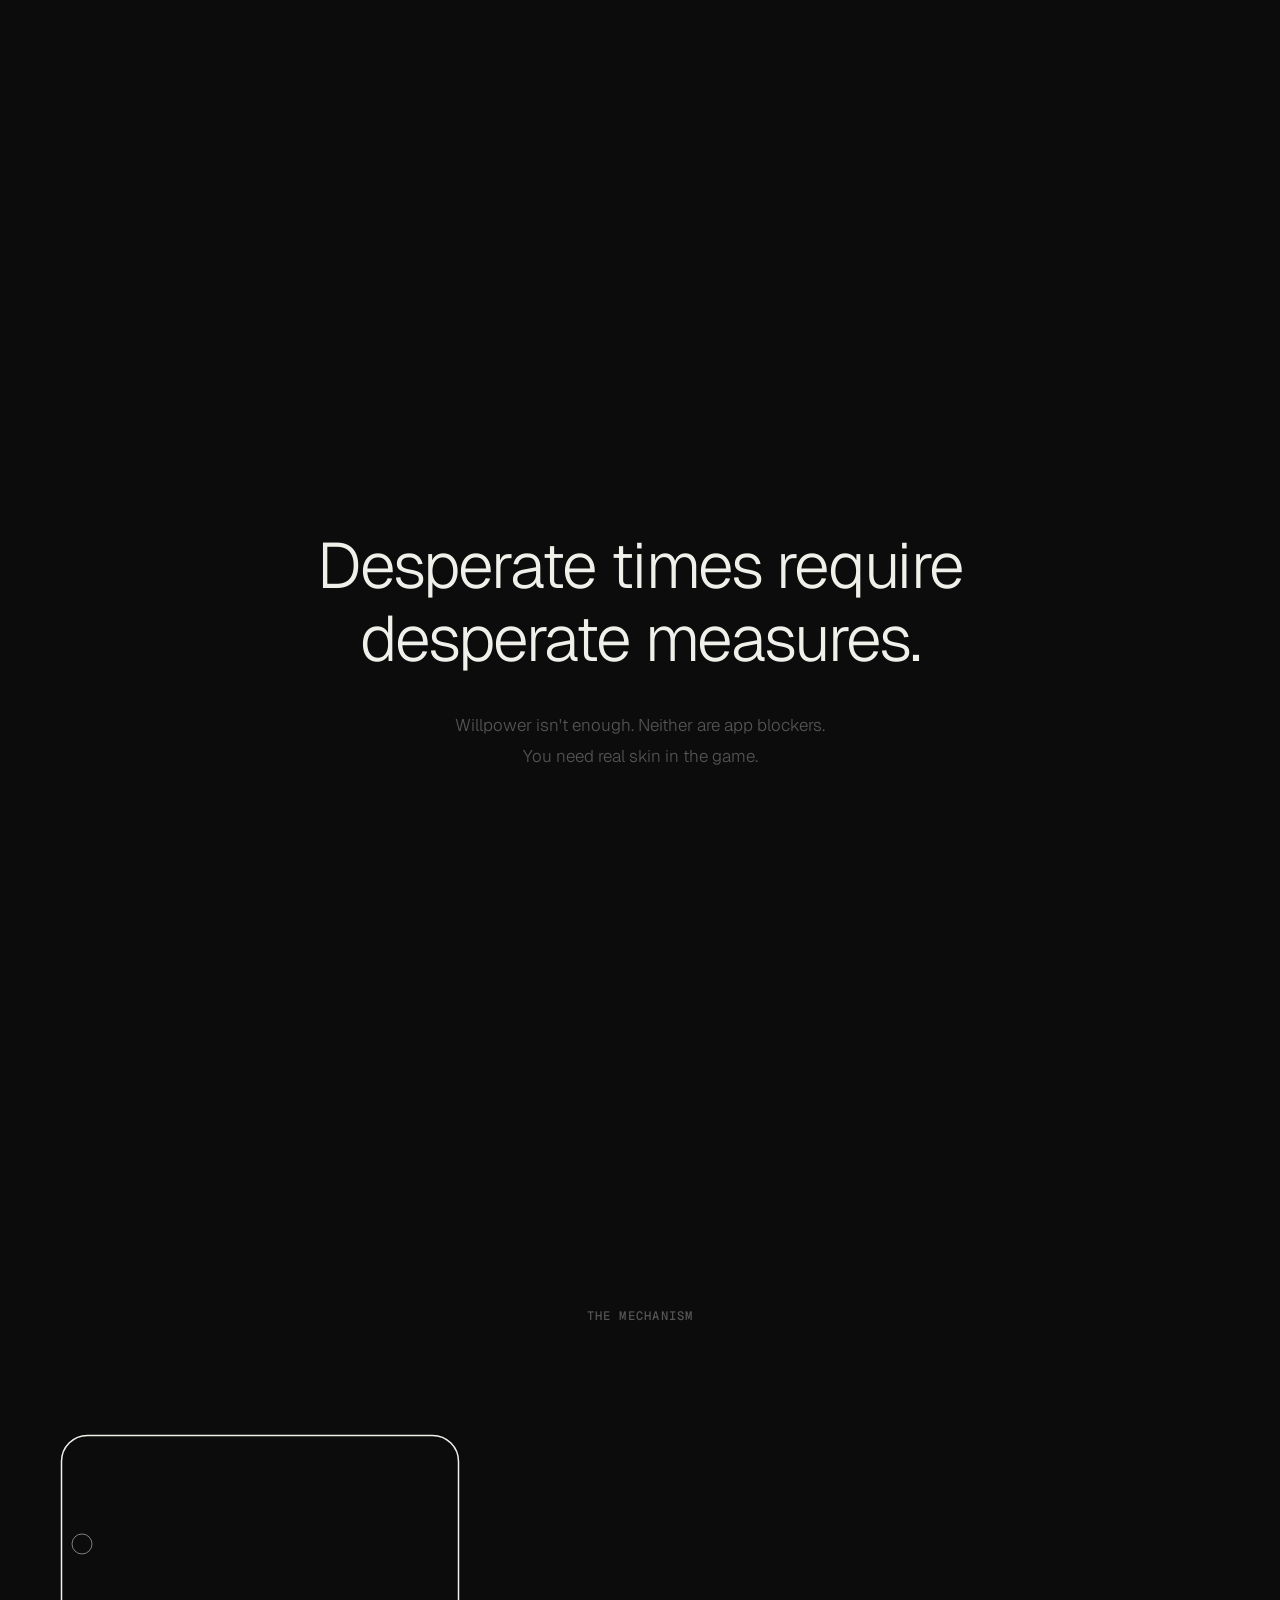
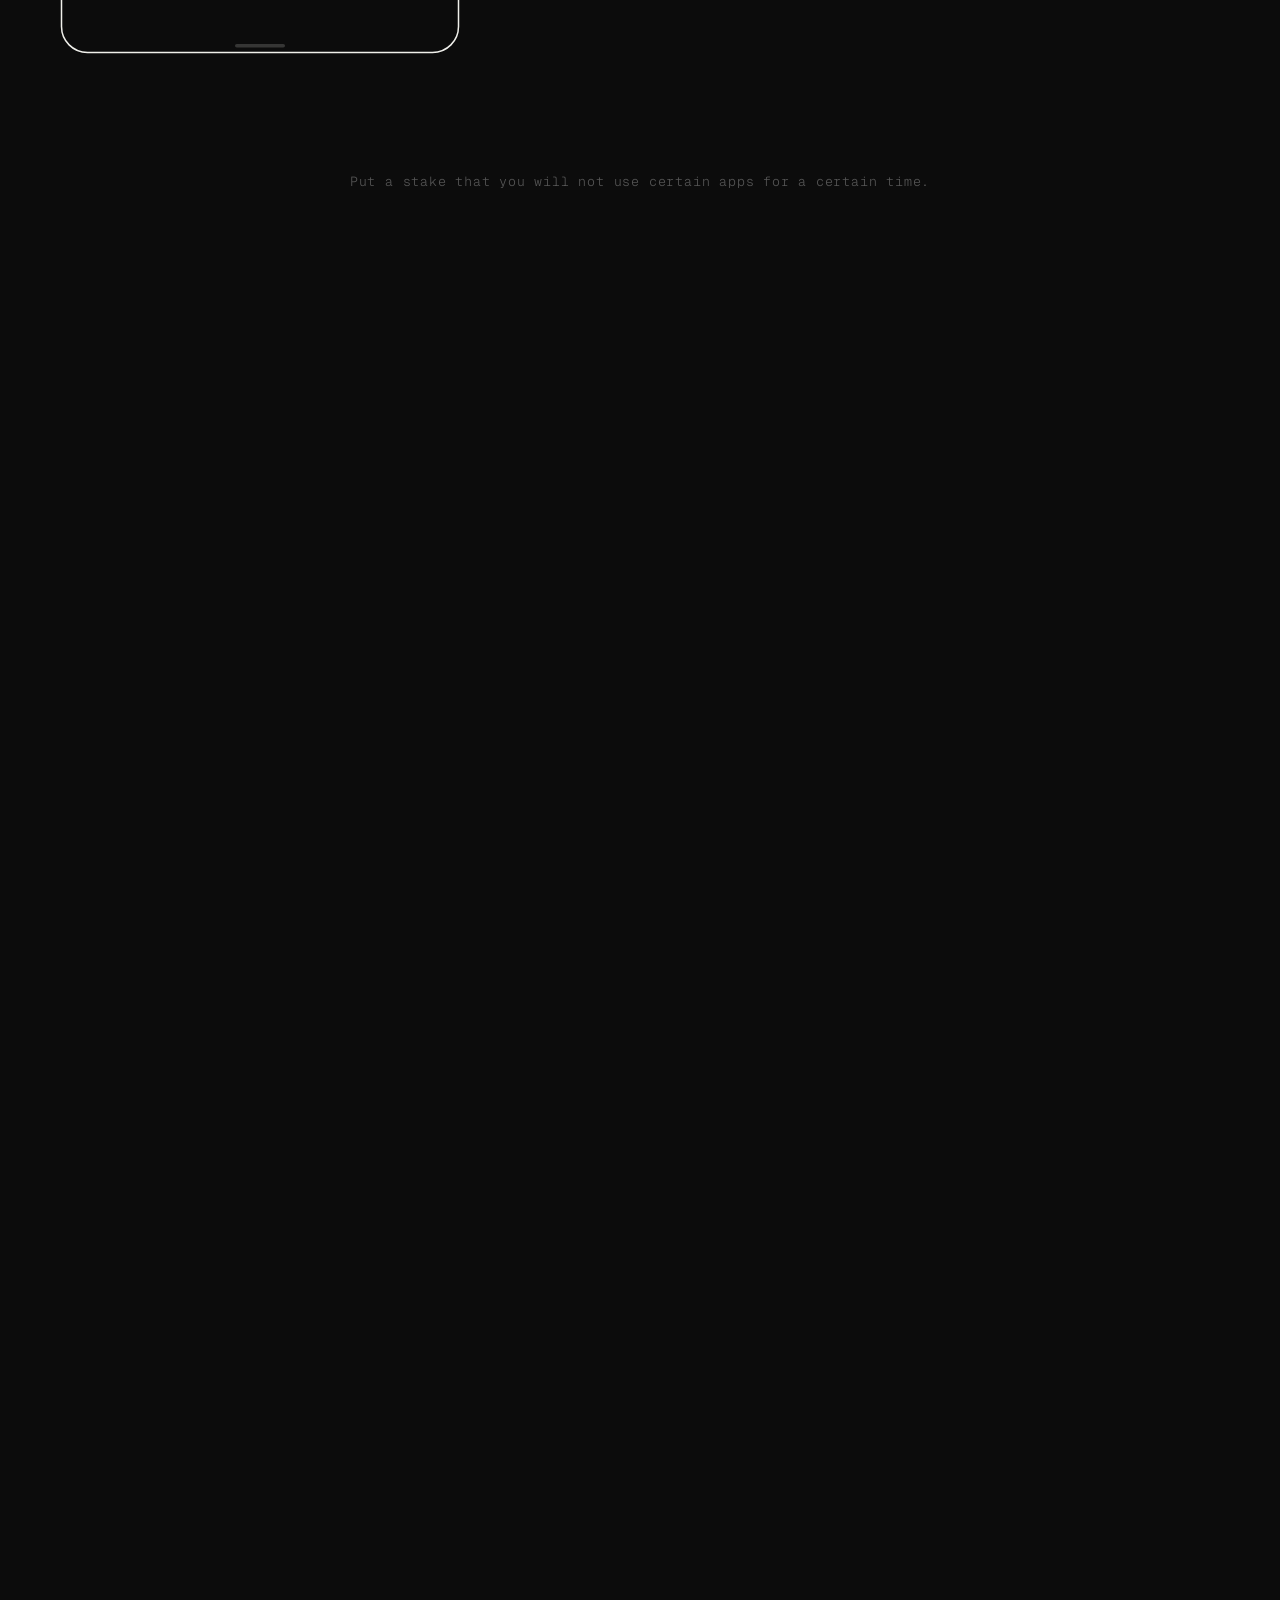
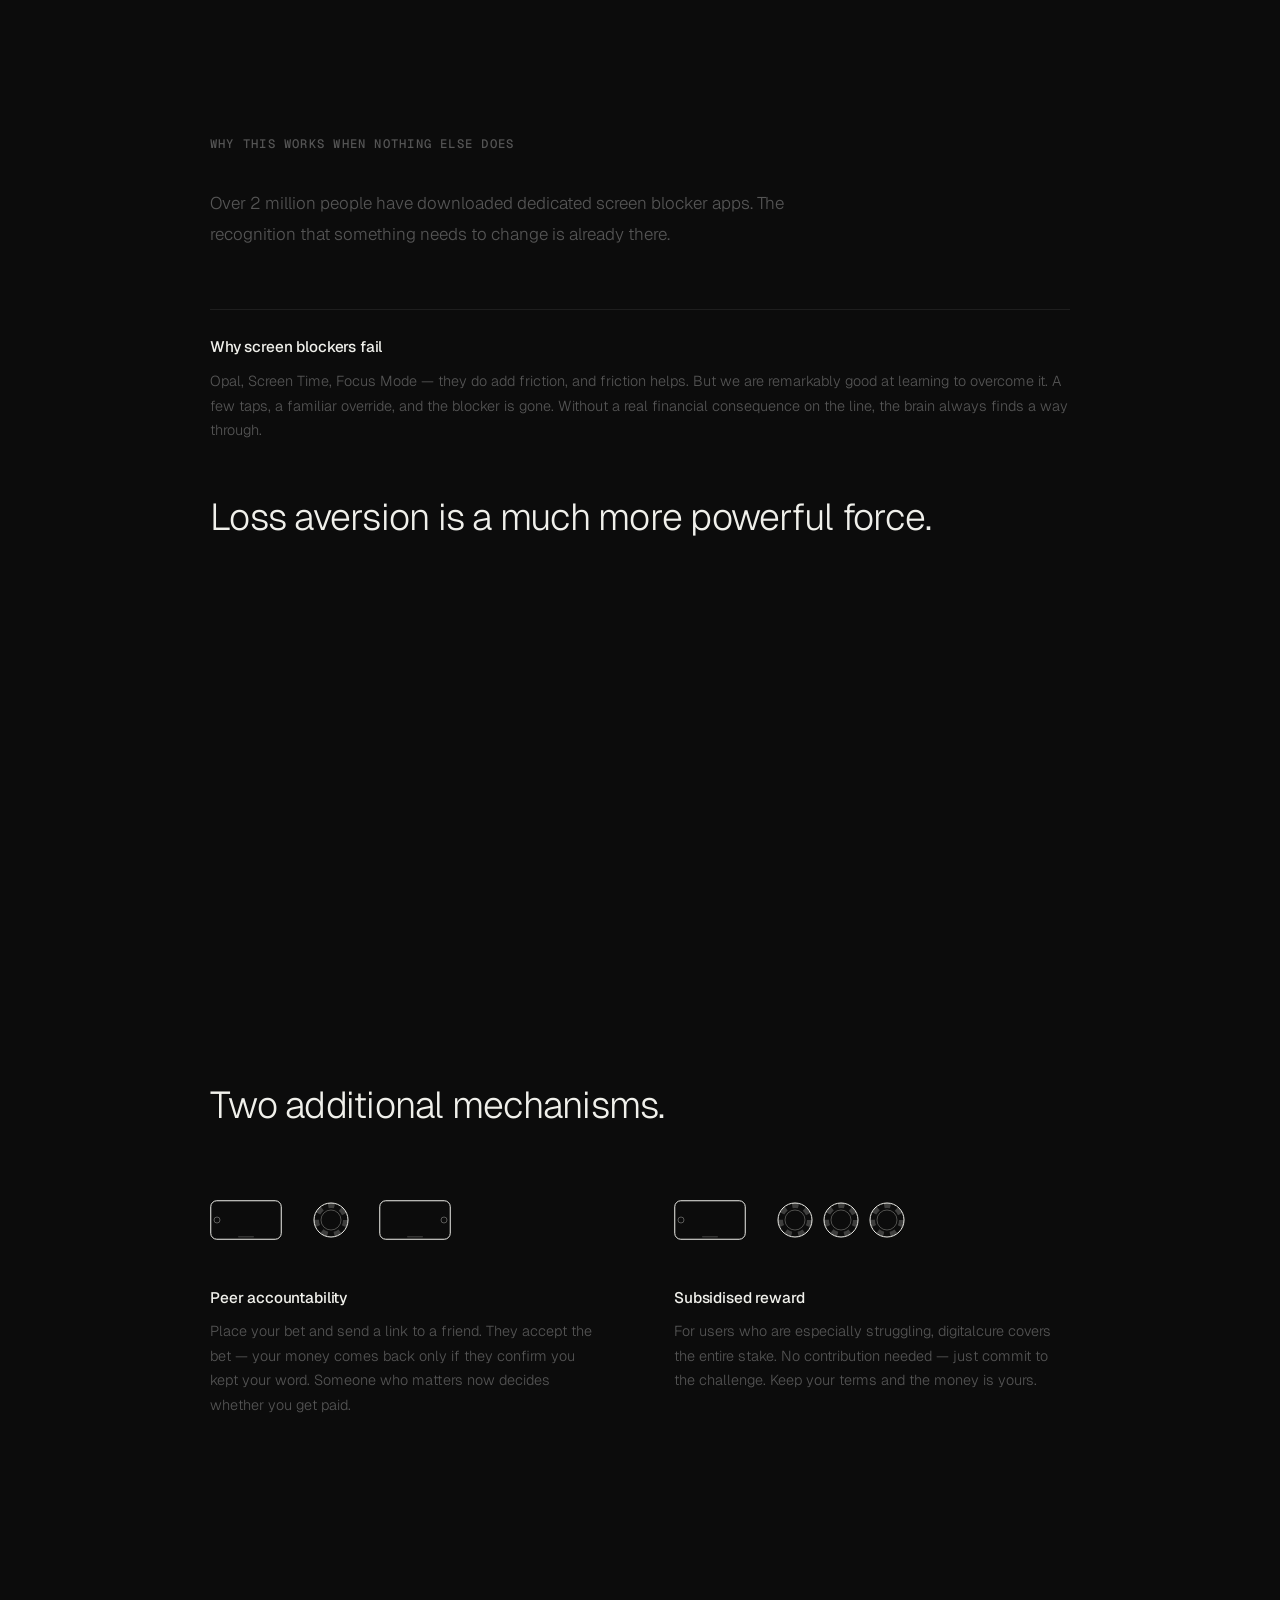
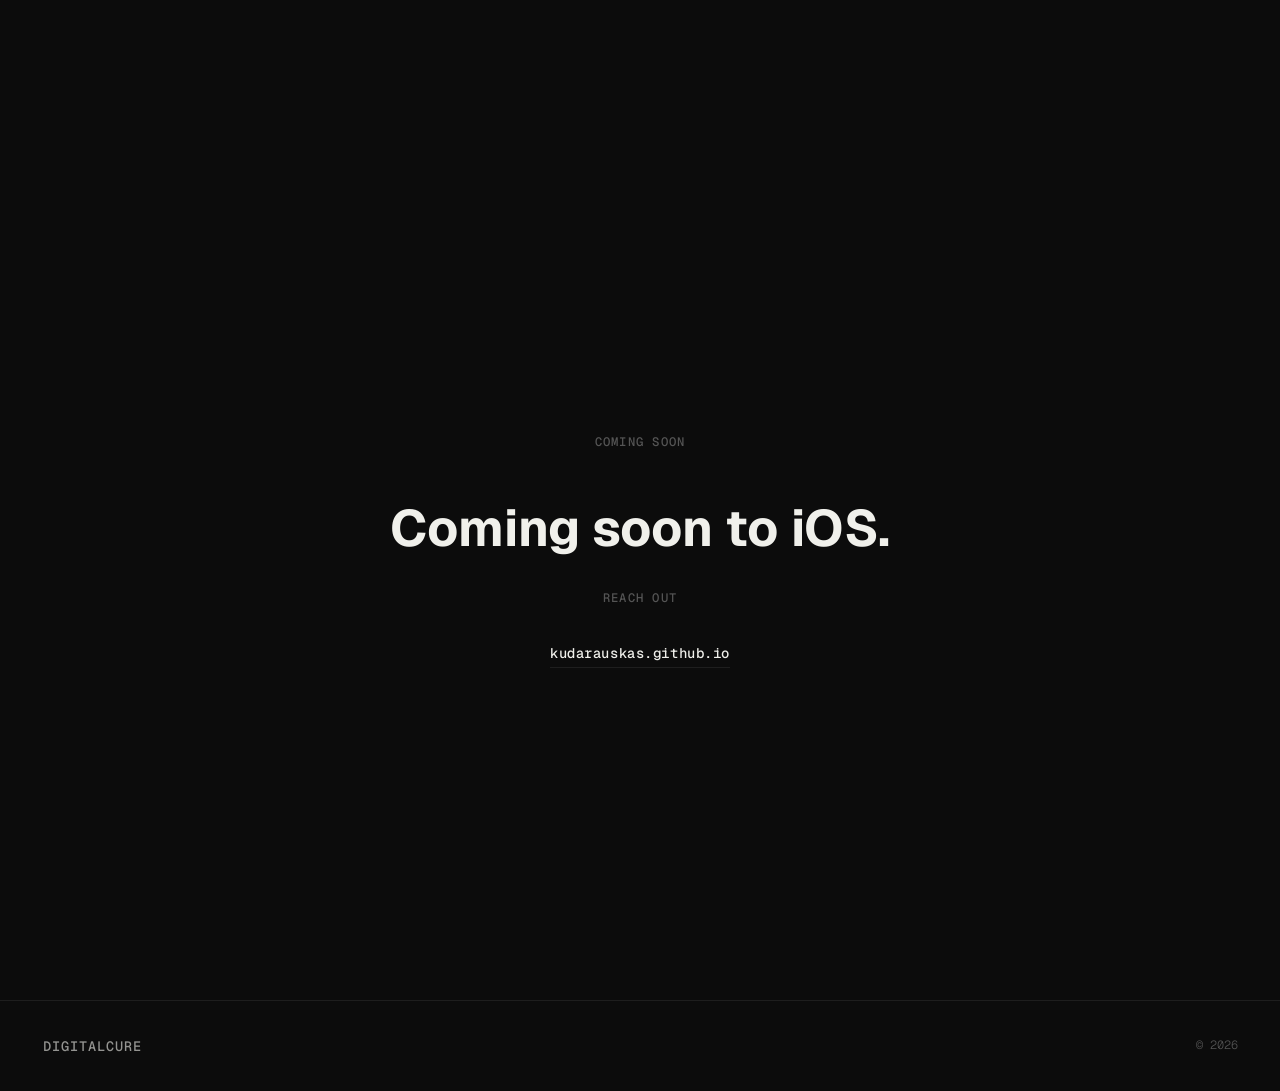
==== commit 1db56582: "Rephrase peer accountability copy in digitalcure landing Clarifies that the friend accepts the bet a" ====
--- a/digitalcure/index.html
+++ b/digitalcure/index.html
@@ -152,7 +152,7 @@
           </div>
           <div class="mechanism-text">
             <h4>Peer accountability</h4>
-            <p>Place your stake and send a link to someone you care about. They download the app and commit to holding you to your word. Your money comes back only if you keep your terms — and now someone who matters is watching.</p>
+            <p>Place your bet and send a link to a friend. They accept the bet — your money comes back only if they confirm you kept your word. Someone who matters now decides whether you get paid.</p>
           </div>
         </div>
 
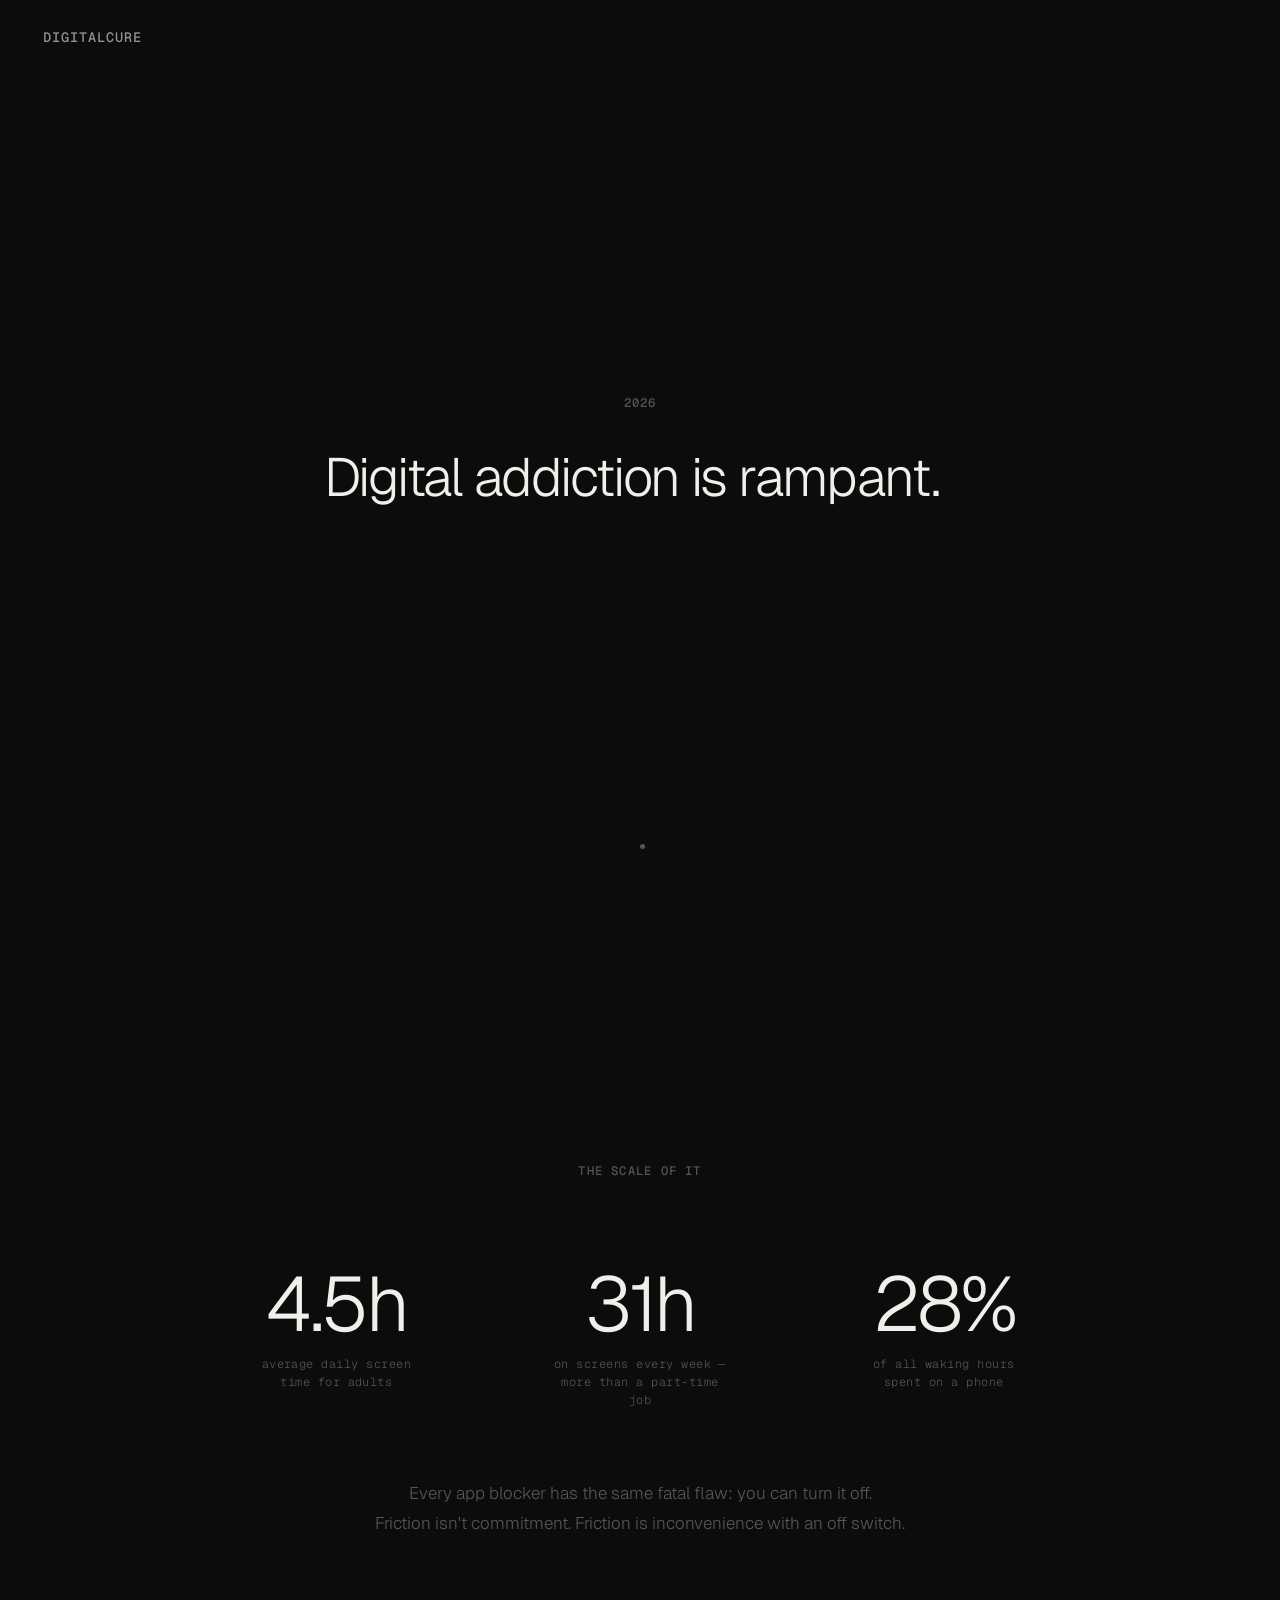
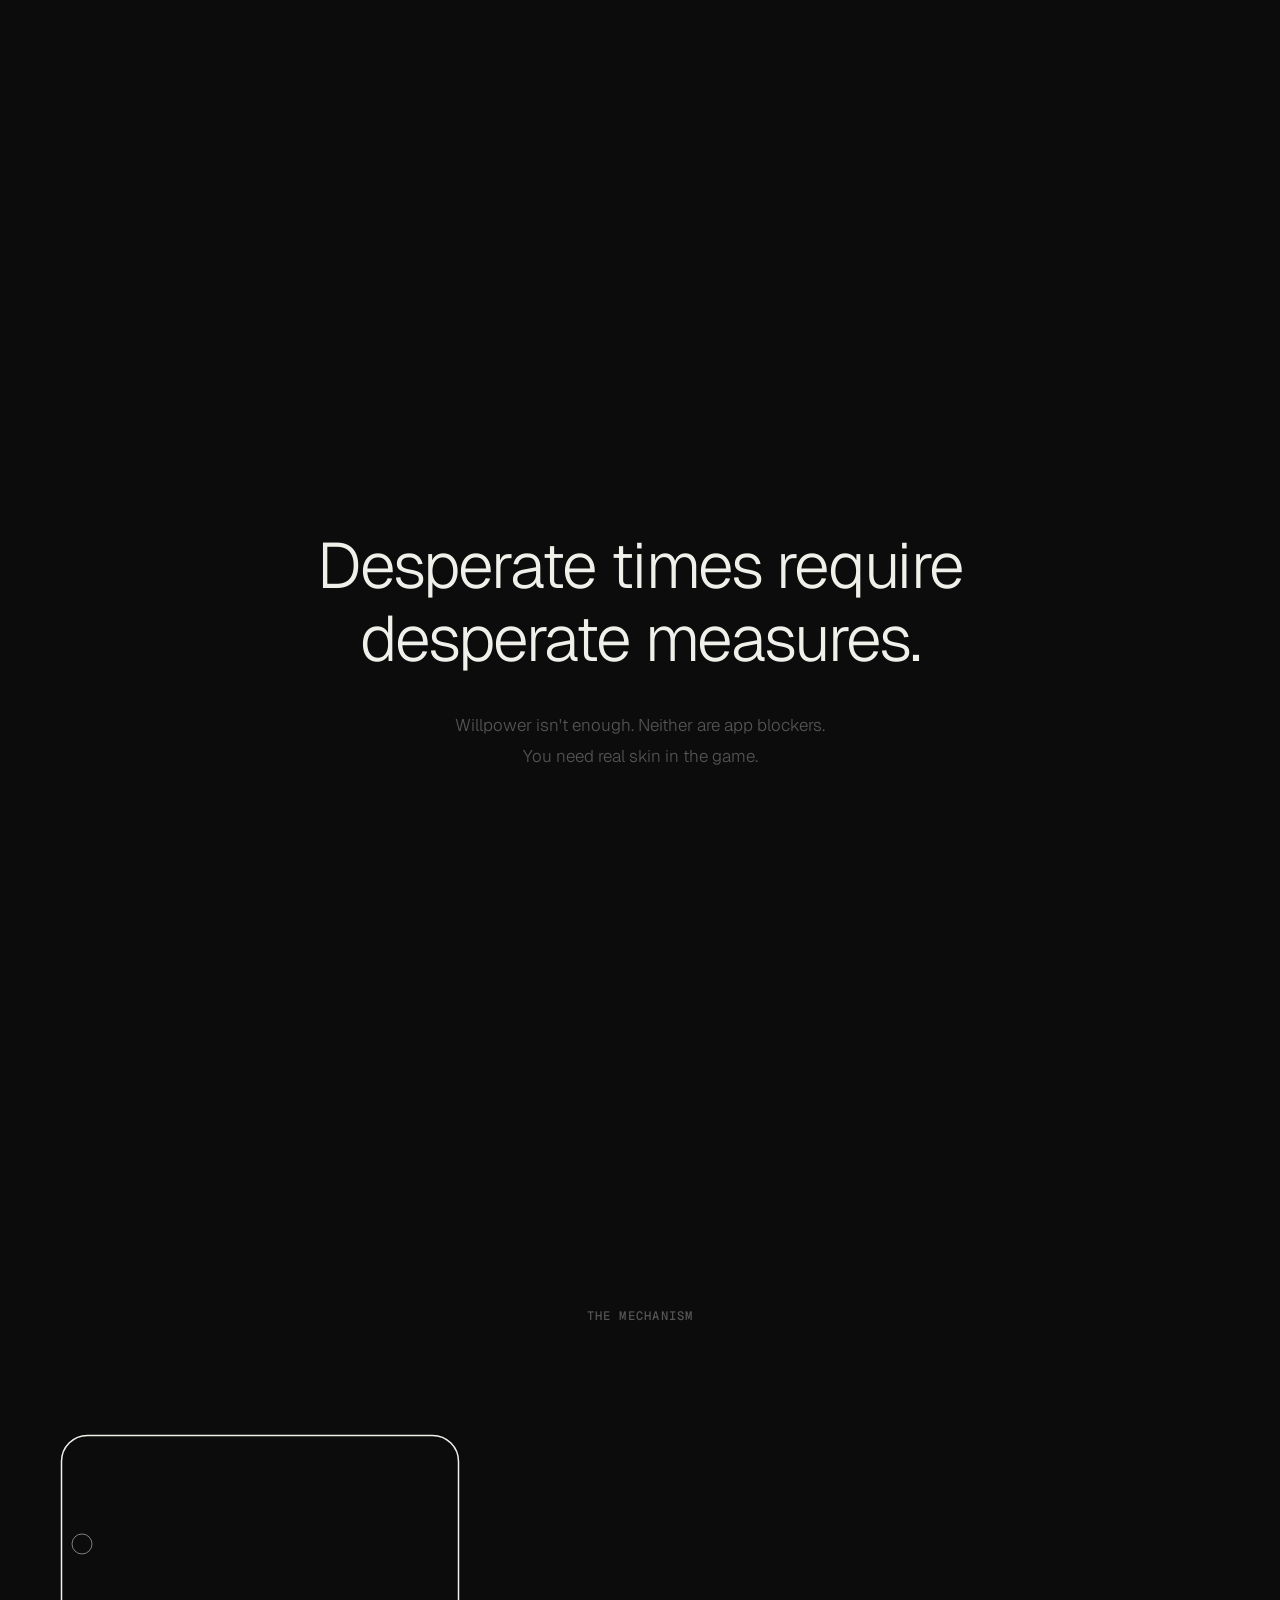
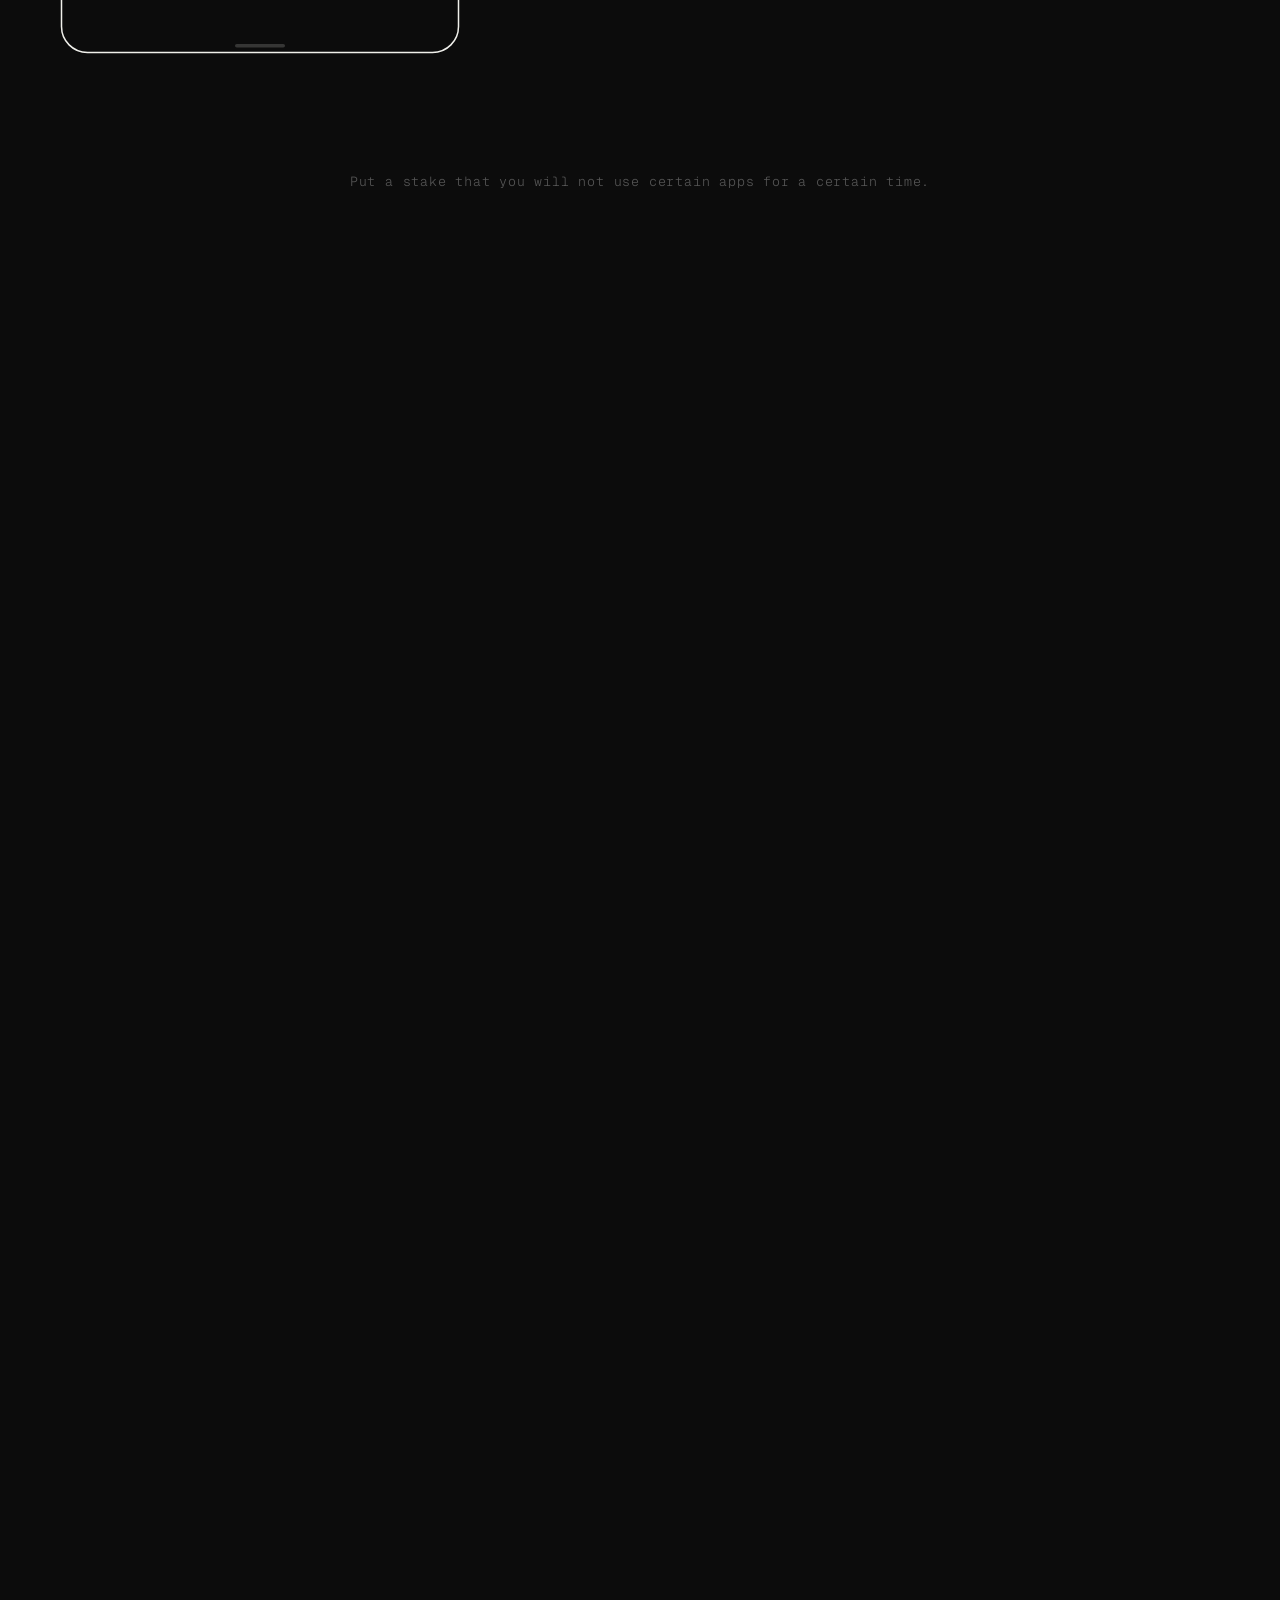
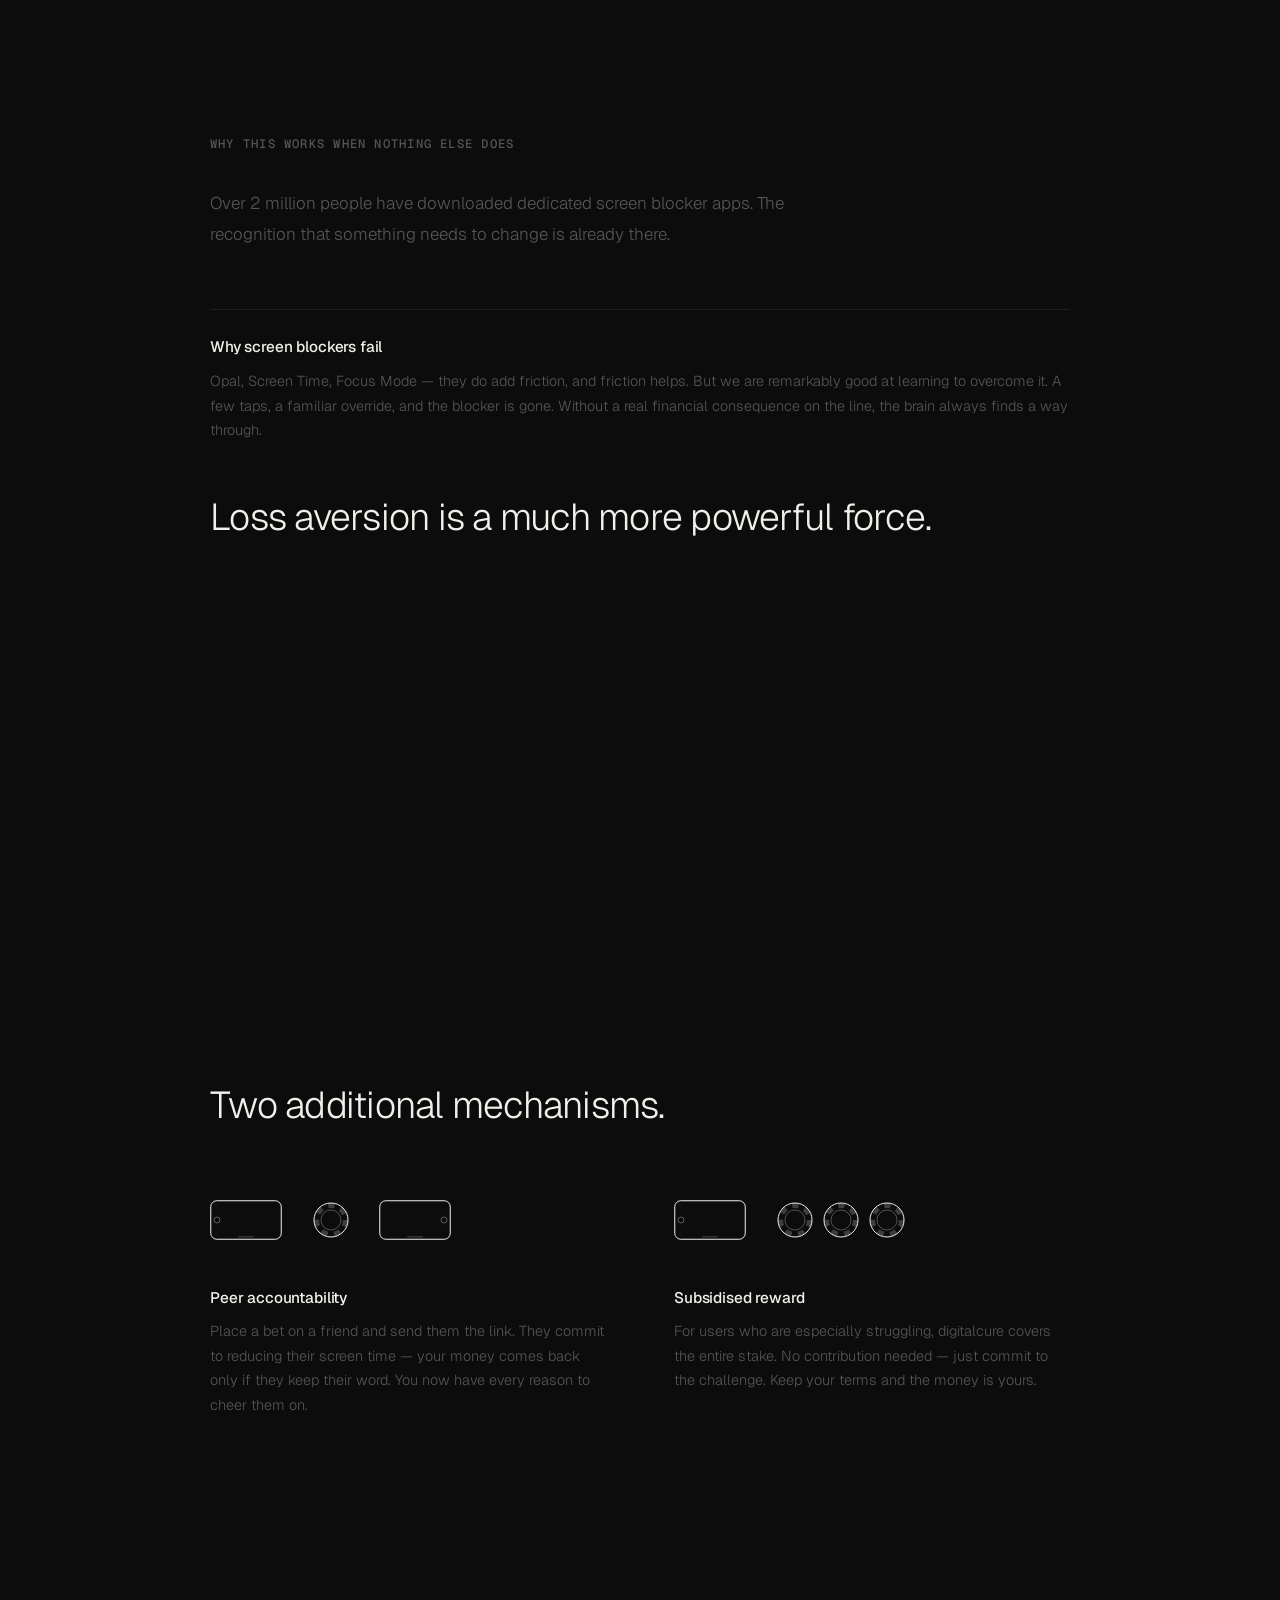
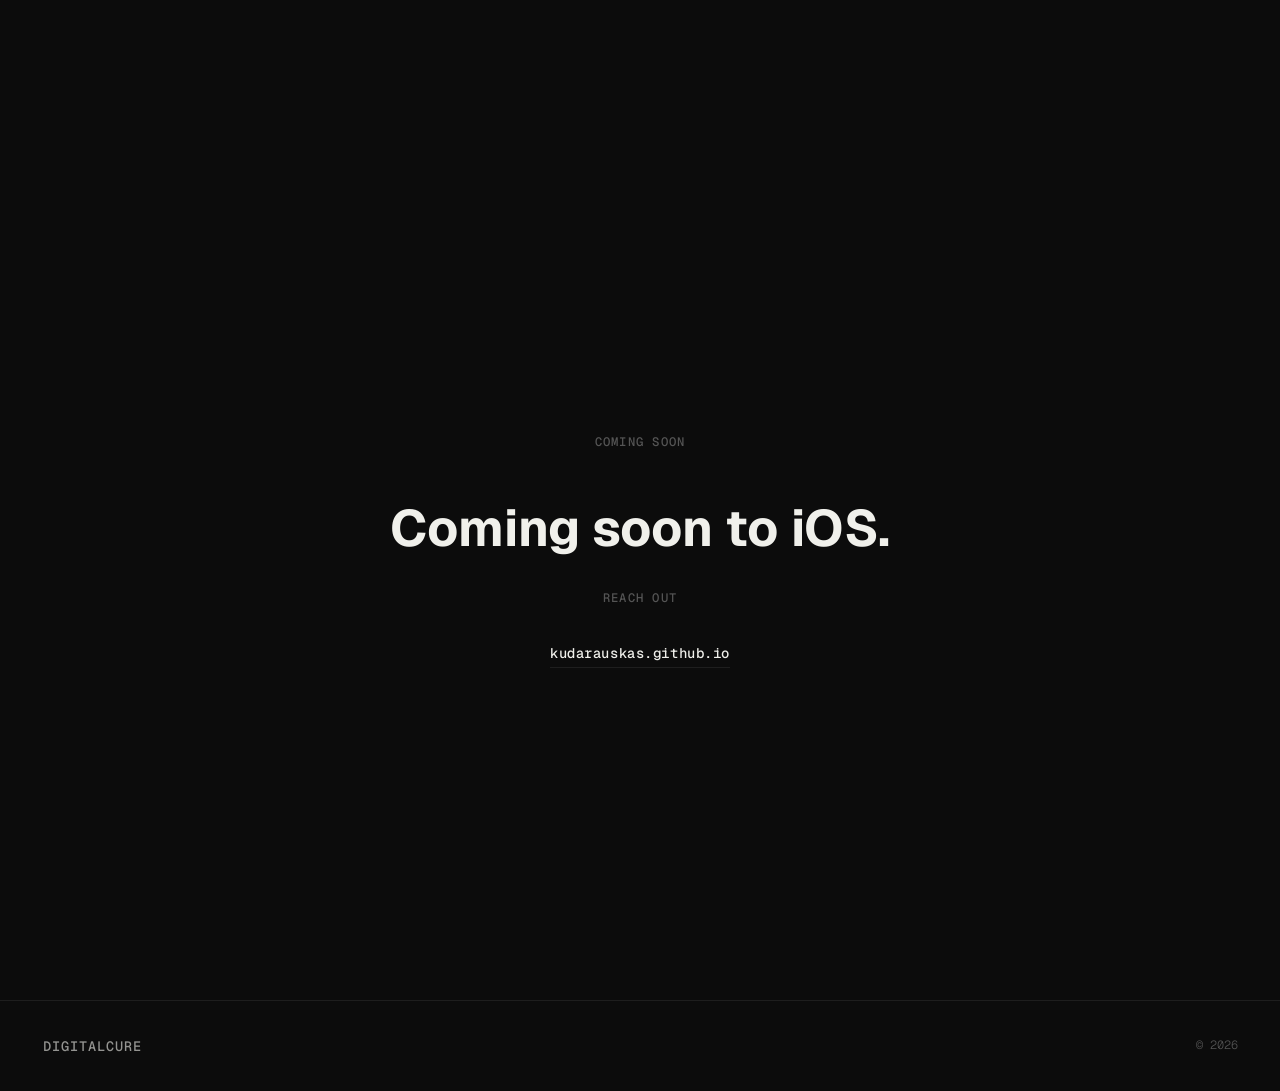
==== commit 4225077b: "Fix peer accountability copy — bet is on friend's screen time Co-Authored-By: Claude Sonnet 4.6 <nor" ====
--- a/digitalcure/index.html
+++ b/digitalcure/index.html
@@ -152,7 +152,7 @@
           </div>
           <div class="mechanism-text">
             <h4>Peer accountability</h4>
-            <p>Place your bet and send a link to a friend. They accept the bet — your money comes back only if they confirm you kept your word. Someone who matters now decides whether you get paid.</p>
+            <p>Place a bet on a friend and send them the link. They commit to reducing their screen time — your money comes back only if they keep their word. You now have every reason to cheer them on.</p>
           </div>
         </div>
 
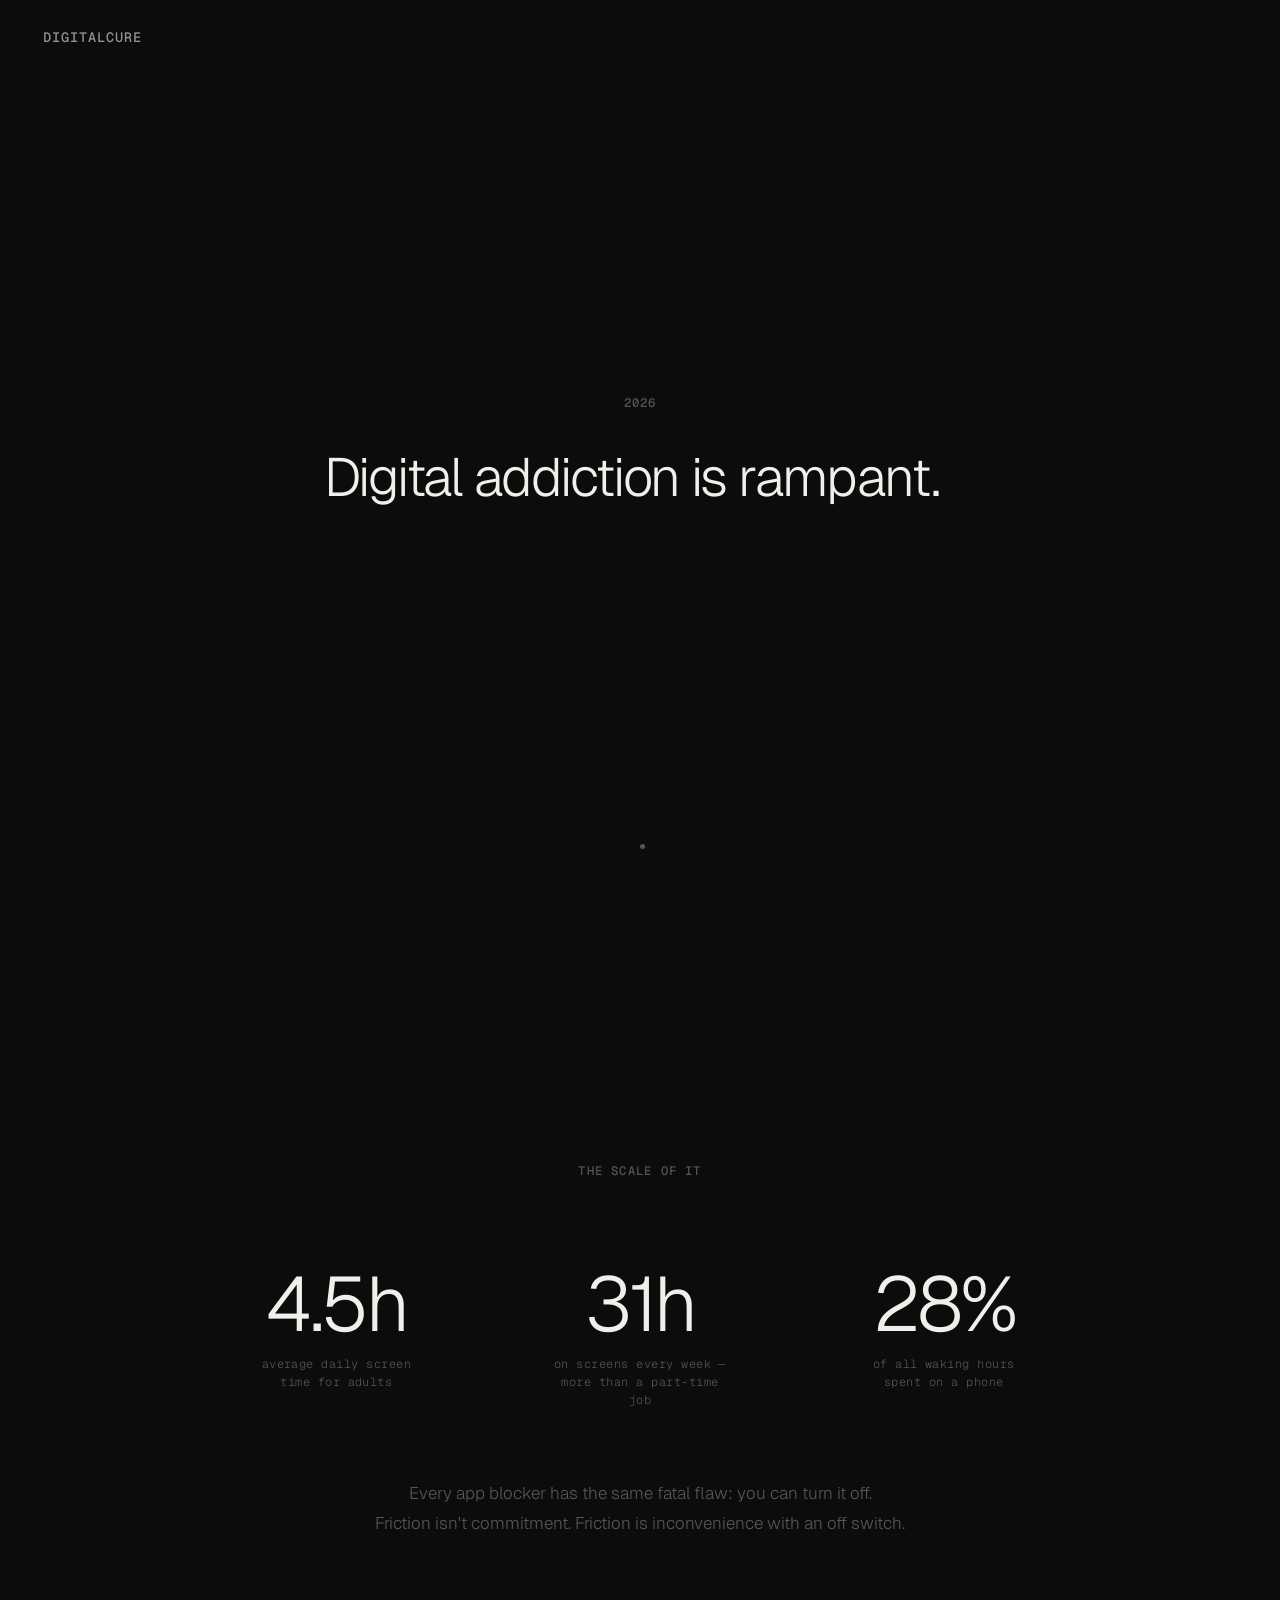
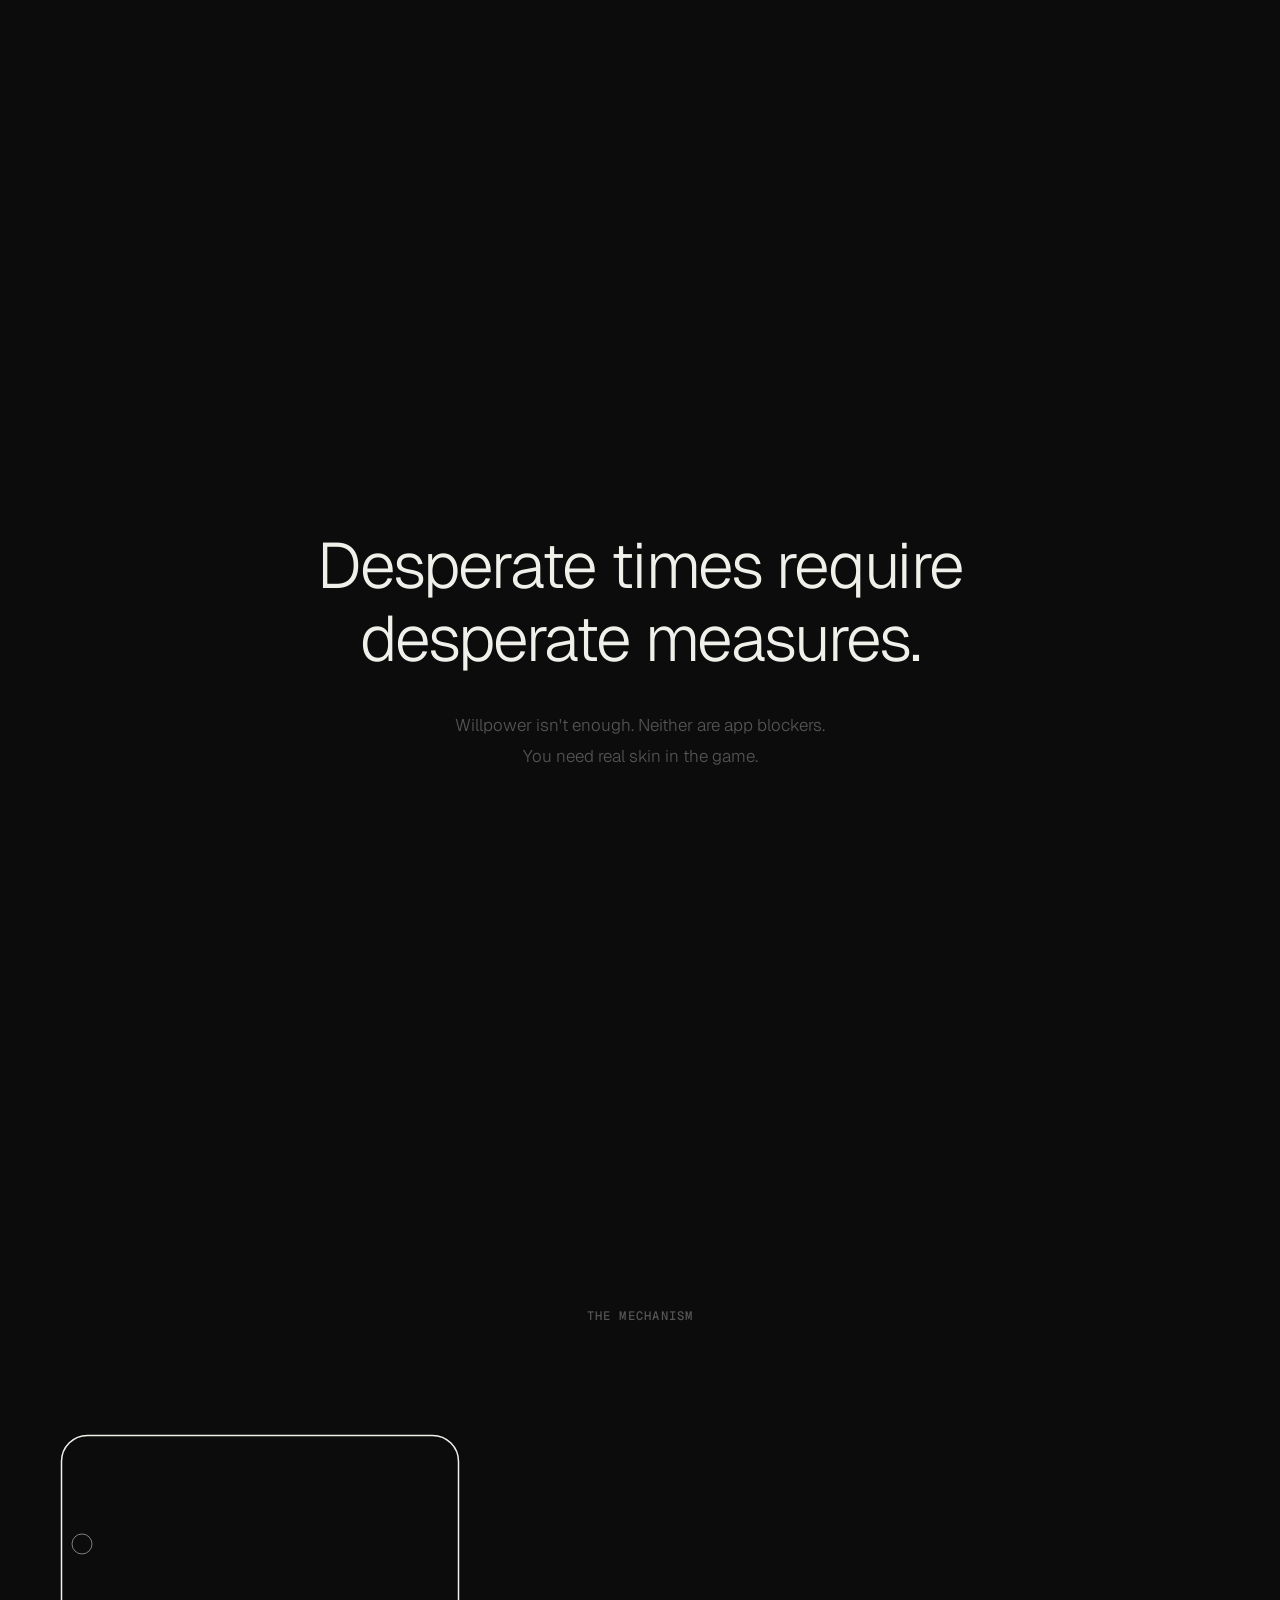
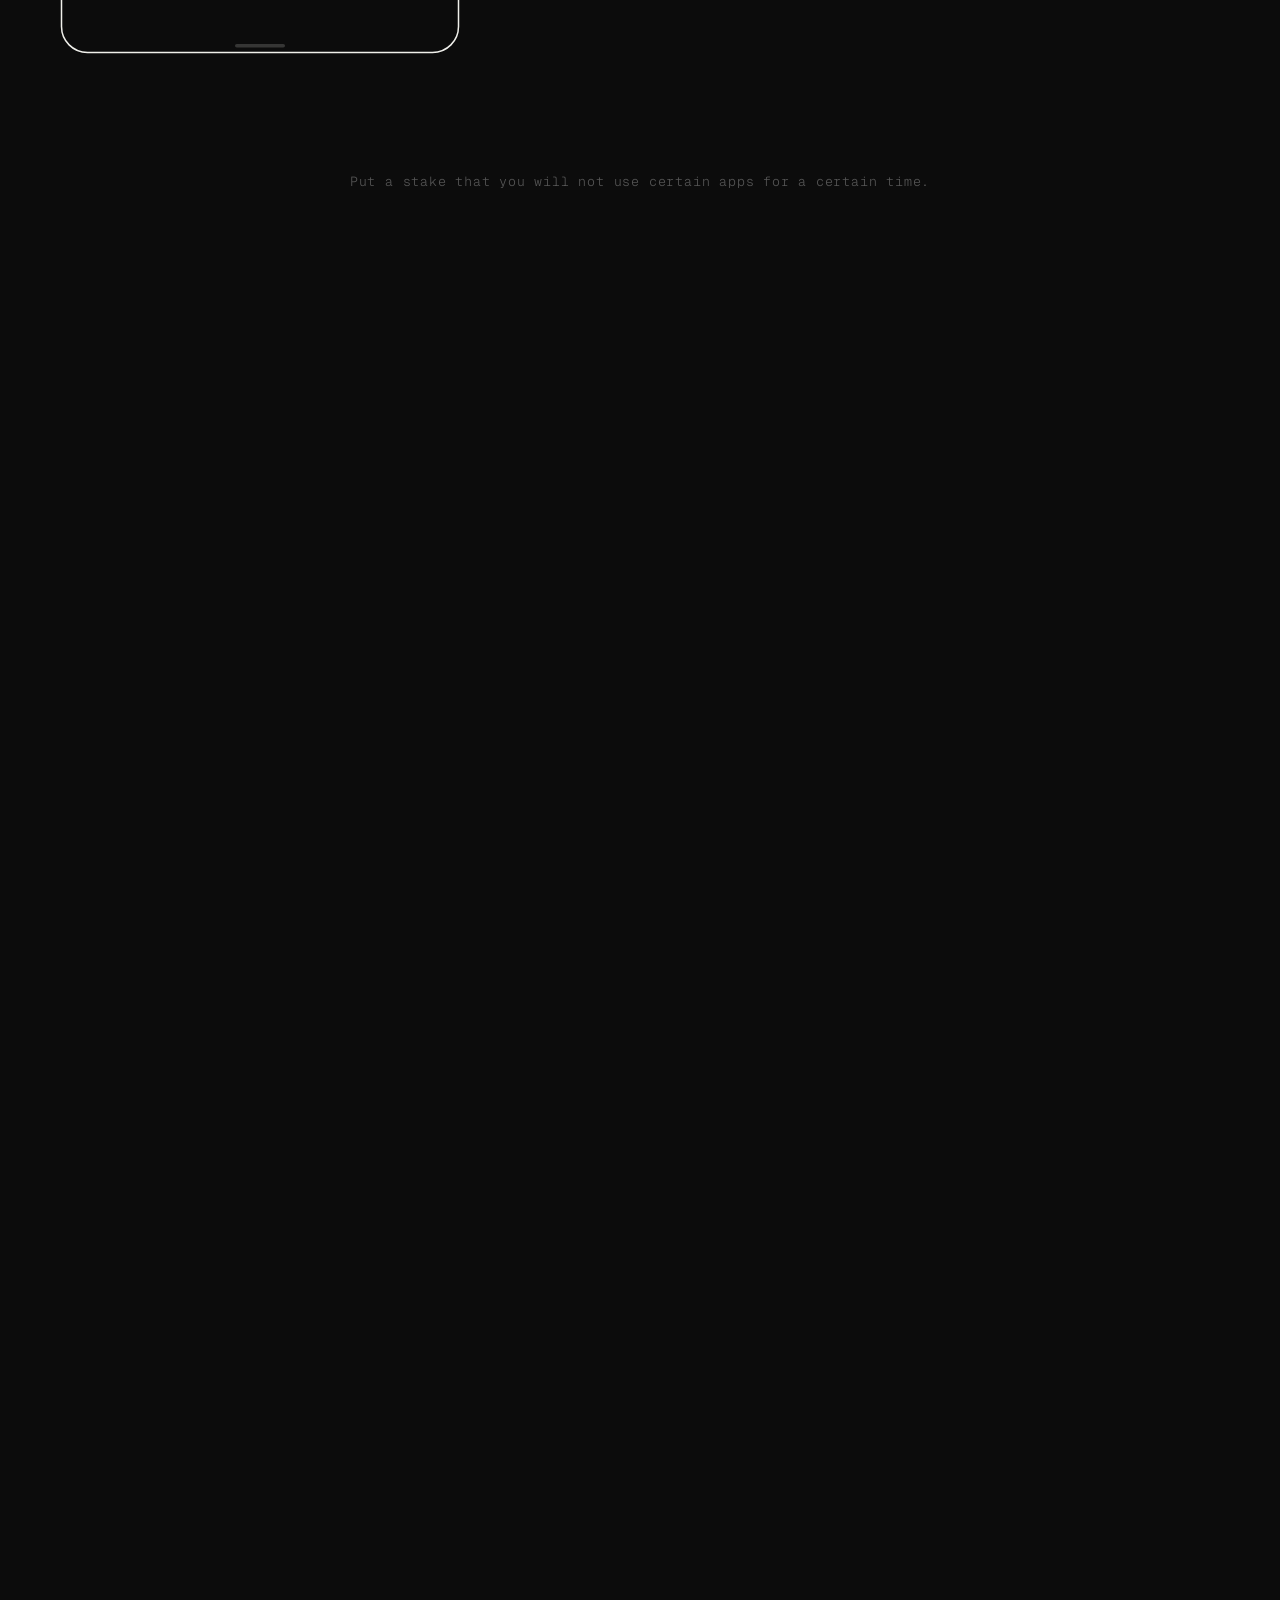
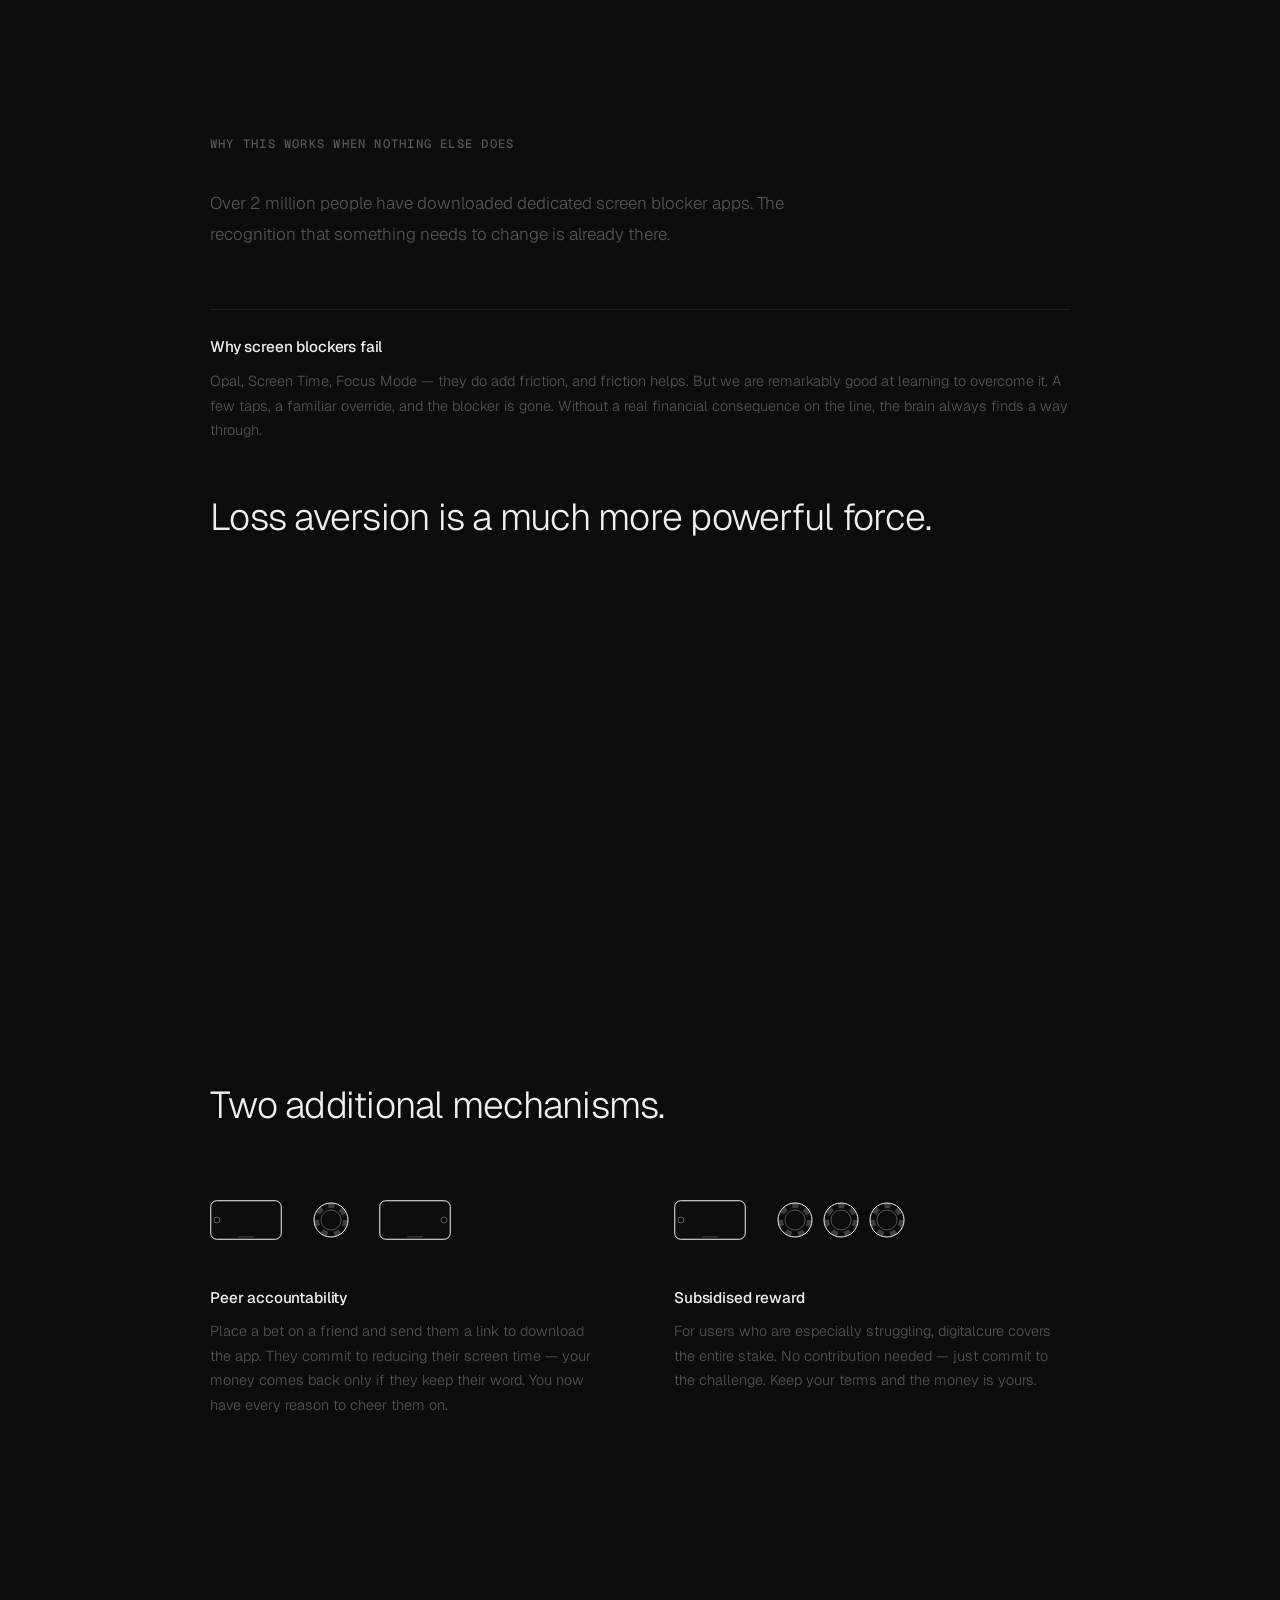
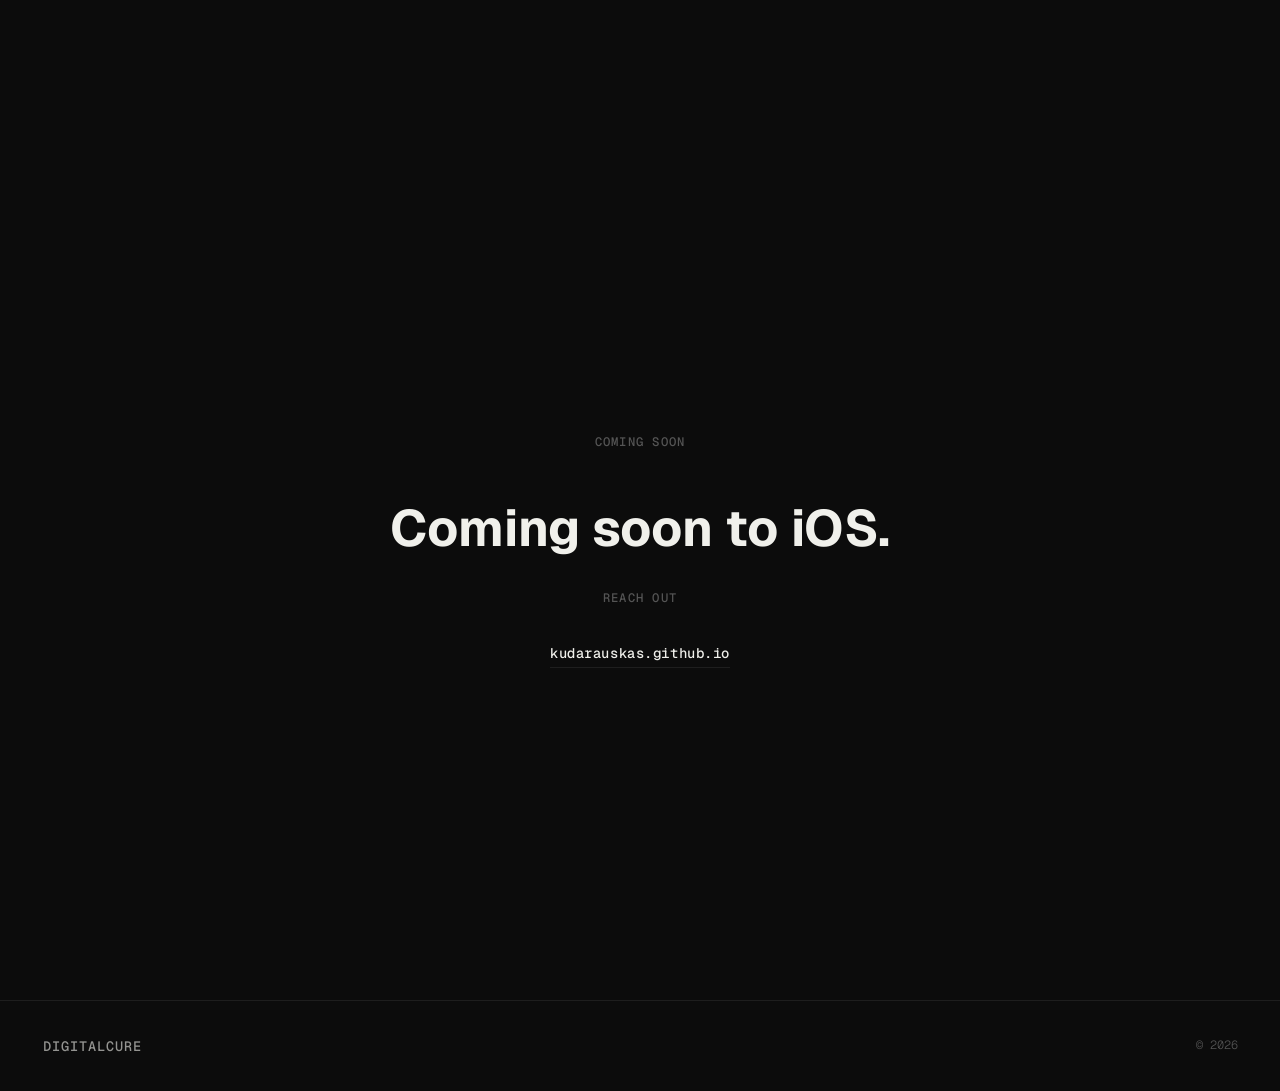
==== commit 7270e254: "Clarify link downloads the app in peer accountability copy Co-Authored-By: Claude Sonnet 4.6 <norepl" ====
--- a/digitalcure/index.html
+++ b/digitalcure/index.html
@@ -152,7 +152,7 @@
           </div>
           <div class="mechanism-text">
             <h4>Peer accountability</h4>
-            <p>Place a bet on a friend and send them the link. They commit to reducing their screen time — your money comes back only if they keep their word. You now have every reason to cheer them on.</p>
+            <p>Place a bet on a friend and send them a link to download the app. They commit to reducing their screen time — your money comes back only if they keep their word. You now have every reason to cheer them on.</p>
           </div>
         </div>
 
